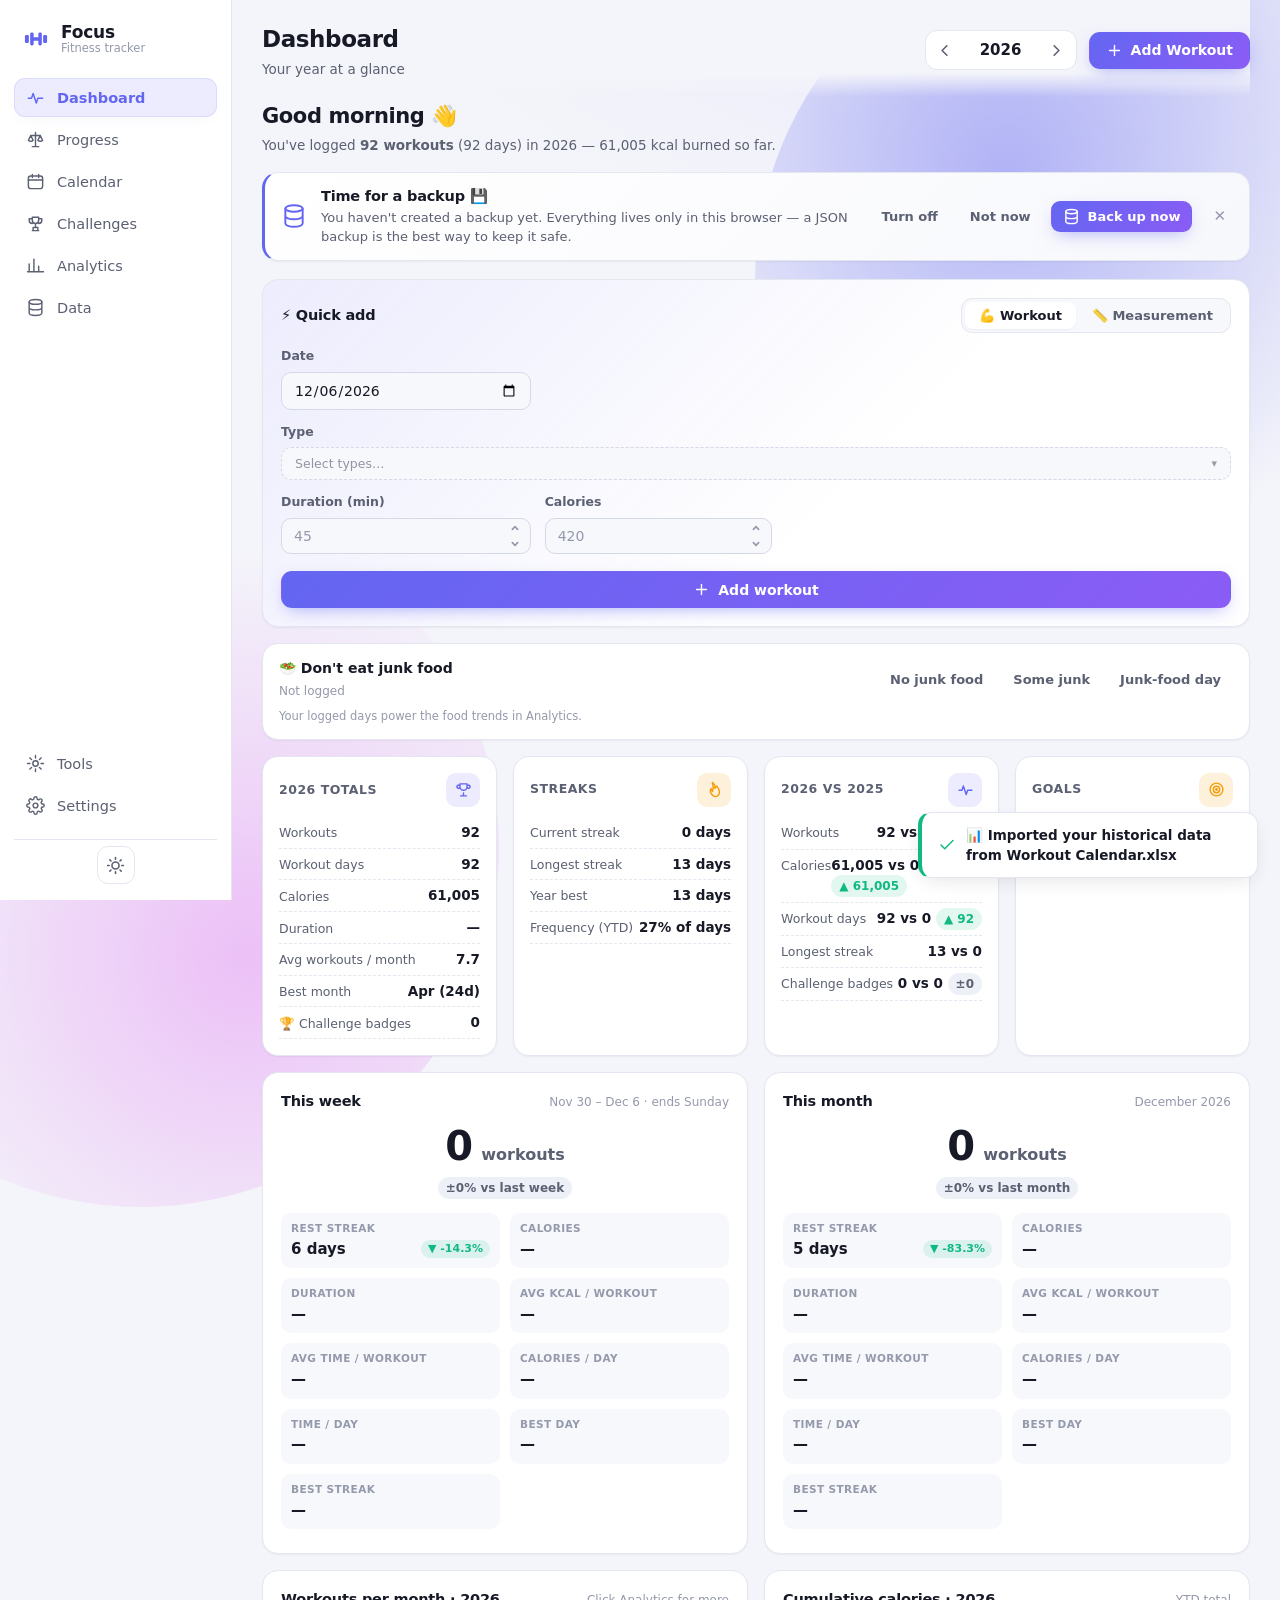
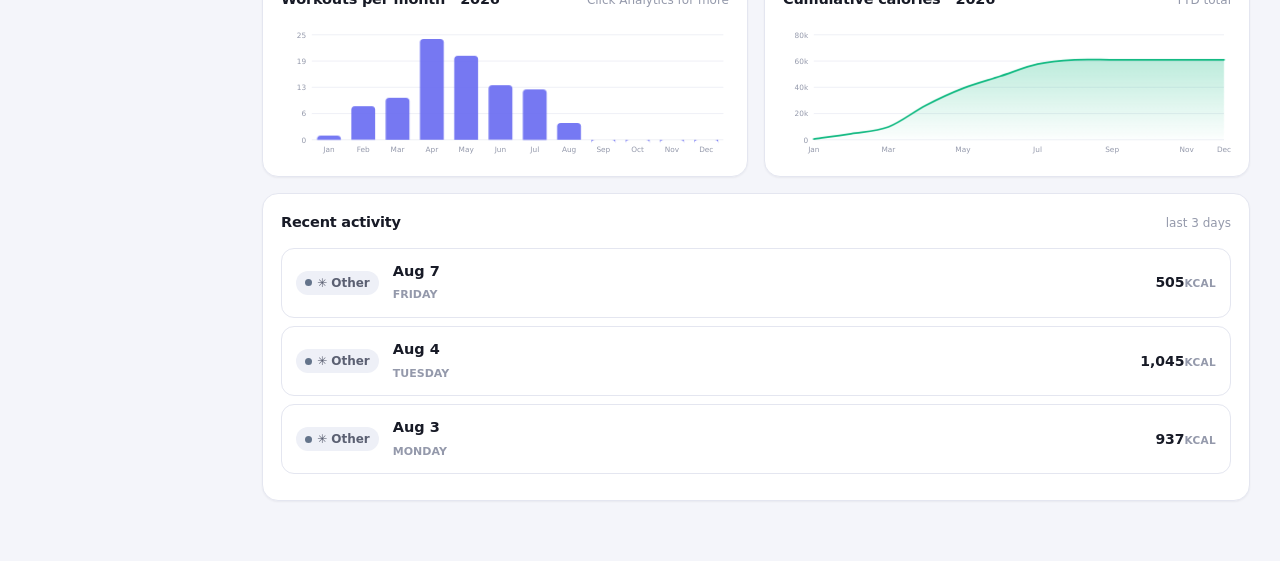
==== Focus-Workout-Tracker.html @ 5c85efa8 "feat(progress): widen recent-weighted trend window from 2 to 3 months" ====
<!DOCTYPE html>
<html lang="en">
<head>
<meta charset="UTF-8">
<meta name="viewport" content="width=device-width, initial-scale=1.0">
<title>Focus-Workout-Tracker</title>
<meta name="description" content="Private, offline workout and fitness tracker. Your data never leaves this device.">
<link rel="icon" href="app/shortcut-icon.ico">
<link rel="stylesheet" href="app/css/app.css?v=12">
</head>
<body data-theme="dark">
<div class="app">

  <!-- ============ SIDEBAR ============ -->
  <aside class="sidebar" id="sidebar">
    <div class="brand">
      <span class="brand-logo" aria-hidden="true">
        <svg viewBox="0 0 24 24" width="28" height="28"><rect x="2.5" y="8.5" width="3.4" height="7" rx="1.2" fill="currentColor"/><rect x="18.1" y="8.5" width="3.4" height="7" rx="1.2" fill="currentColor"/><rect x="7" y="6.5" width="3" height="11" rx="1.2" fill="currentColor"/><rect x="14" y="6.5" width="3" height="11" rx="1.2" fill="currentColor"/><rect x="8.5" y="10.6" width="7" height="2.8" rx="1.4" fill="currentColor"/></svg>
      </span>
      <div class="brand-text">
        <strong>Focus</strong>
        <span>Fitness tracker</span>
      </div>
    </div>

    <nav class="nav" aria-label="Main navigation">
      <button class="nav-item is-active" data-view="dashboard">
        <svg viewBox="0 0 24 24" aria-hidden="true"><path d="M3 13h4l2-6 4 12 2-6h6"/></svg>
        <span>Dashboard</span>
      </button>
      <button class="nav-item" data-view="progress">
        <svg viewBox="0 0 24 24" aria-hidden="true"><path d="M12 3v18M8 21h8M6 7h12M6 7l-3 6a4 4 0 0 0 6 0L6 7zM18 7l-3 6a4 4 0 0 0 6 0l-3-6z"/></svg>
        <span>Progress</span>
      </button>
      <button class="nav-item" data-view="calendar">
        <svg viewBox="0 0 24 24" aria-hidden="true"><rect x="3" y="5" width="18" height="16" rx="3"/><path d="M3 10h18M8 3v4M16 3v4"/></svg>
        <span>Calendar</span>
      </button>
      <button class="nav-item" data-view="challenges">
        <svg viewBox="0 0 24 24" aria-hidden="true"><path d="M8 4h8v4a4 4 0 0 1-8 0V4zM8 6H4v2a4 4 0 0 0 4 4M16 6h4v2a4 4 0 0 1-4 4M12 12v5M8 21h8M9 17h6v4H9z"/></svg>
        <span>Challenges</span>
      </button>
      <button class="nav-item" data-view="analytics">
        <svg viewBox="0 0 24 24" aria-hidden="true"><path d="M4 20V10M10 20V4M16 20v-7M22 20H2"/></svg>
        <span>Analytics</span>
      </button>
      <button class="nav-item" data-view="data">
        <svg viewBox="0 0 24 24" aria-hidden="true"><ellipse cx="12" cy="5" rx="8" ry="3"/><path d="M4 5v14c0 1.66 3.58 3 8 3s8-1.34 8-3V5M4 12c0 1.66 3.58 3 8 3s8-1.34 8-3"/></svg>
        <span>Data</span>
      </button>
      <div class="nav-spacer"></div>
      <button class="nav-item" data-view="tools">
        <svg viewBox="0 0 24 24" aria-hidden="true"><circle cx="12" cy="12" r="3.4"/><path d="M12 2v3M12 19v3M4.9 4.9l2.1 2.1M17 17l2.1 2.1M2 12h3M19 12h3M4.9 19.1L7 17M17 7l2.1-2.1"/></svg>
        <span>Tools</span>
      </button>
      <button class="nav-item" data-view="settings">
        <svg viewBox="0 0 24 24" aria-hidden="true"><circle cx="12" cy="12" r="3"/><path d="M19.4 15a1.65 1.65 0 0 0 .33 1.82l.06.06a2 2 0 1 1-2.83 2.83l-.06-.06a1.65 1.65 0 0 0-1.82-.33 1.65 1.65 0 0 0-1 1.51V21a2 2 0 1 1-4 0v-.09A1.65 1.65 0 0 0 9 19.4a1.65 1.65 0 0 0-1.82.33l-.06.06a2 2 0 1 1-2.83-2.83l.06-.06a1.65 1.65 0 0 0 .33-1.82 1.65 1.65 0 0 0-1.51-1H3a2 2 0 1 1 0-4h.09A1.65 1.65 0 0 0 4.6 9a1.65 1.65 0 0 0-.33-1.82l-.06-.06a2 2 0 1 1 2.83-2.83l.06.06a1.65 1.65 0 0 0 1.82.33H9a1.65 1.65 0 0 0 1-1.51V3a2 2 0 1 1 4 0v.09a1.65 1.65 0 0 0 1 1.51 1.65 1.65 0 0 0 1.82-.33l.06-.06a2 2 0 1 1 2.83 2.83l-.06.06a1.65 1.65 0 0 0-.33 1.82V9a1.65 1.65 0 0 0 1.51 1H21a2 2 0 1 1 0 4h-.09a1.65 1.65 0 0 0-1.51 1z"/></svg>
        <span>Settings</span>
      </button>
    </nav>

    <div class="sidebar-foot">
      <button class="icon-btn" id="themeToggle" title="Toggle dark / light mode" aria-label="Toggle dark / light mode">
        <svg class="icon-moon" viewBox="0 0 24 24" aria-hidden="true"><path d="M21 12.8A9 9 0 1 1 11.2 3a7 7 0 0 0 9.8 9.8z"/></svg>
        <svg class="icon-sun" viewBox="0 0 24 24" aria-hidden="true"><circle cx="12" cy="12" r="4.5"/><path d="M12 2v2M12 20v2M4.9 4.9l1.4 1.4M17.7 17.7l1.4 1.4M2 12h2M20 12h2M4.9 19.1l1.4-1.4M17.7 6.3l1.4-1.4"/></svg>
      </button>
    </div>
  </aside>

  <!-- ============ MAIN ============ -->
  <main class="main">
    <header class="topbar">
      <div class="topbar-left">
        <h1 class="page-title" id="pageTitle">Dashboard</h1>
        <p class="page-subtitle" id="pageSubtitle">Your year at a glance</p>
      </div>
      <div class="topbar-right" id="topbarRight">
        <div class="year-picker" role="group" aria-label="Select year">
          <button class="icon-btn" id="yearPrev" title="Previous year" aria-label="Previous year">
            <svg viewBox="0 0 24 24" aria-hidden="true"><path d="M15 18l-6-6 6-6"/></svg>
          </button>
          <select id="yearSelect" class="year-select" aria-label="Select year"></select>
          <button class="icon-btn" id="yearNext" title="Next year" aria-label="Next year">
            <svg viewBox="0 0 24 24" aria-hidden="true"><path d="M9 6l6 6-6 6"/></svg>
          </button>
        </div>
        <button class="btn btn-primary" id="quickAddBtn">
          <svg viewBox="0 0 24 24" aria-hidden="true"><path d="M12 5v14M5 12h14"/></svg>
          <span>Add Workout</span>
        </button>
      </div>
    </header>

    <!-- Dashboard -->
    <section class="view" id="view-dashboard" hidden>
      <div class="dash-greeting" id="dashGreeting"></div>
      <div id="backupBanner"></div>
      <div id="dashGrid"></div>
    </section>

    <!-- Calendar -->
    <section class="view" id="view-calendar" hidden>
      <div class="cal-toolbar">
        <div class="seg" id="calModeSeg" role="group" aria-label="Calendar mode">
          <button class="seg-btn is-active" data-cal-mode="year">Year</button>
          <button class="seg-btn" data-cal-mode="month">Month</button>
        </div>
        <div class="legend" id="calLegend"></div>
      </div>
      <div id="calendarBody"></div>
    </section>

    <!-- Challenges -->
    <section class="view" id="view-challenges" hidden><div id="challengesBody"></div></section>

    <!-- Tools -->
    <section class="view" id="view-tools" hidden>
      <div id="toolsBody"></div>
    </section>

    <!-- Progress -->
    <section class="view" id="view-progress" hidden>
      <div class="progress-head" id="progressHead"></div>
      <div class="grid-2 progress-grid">
        <div class="progress-left">
          <div id="progressChartCard"></div>
          <div id="progressCompCard"></div>
        </div>
        <div id="progressStatsCard"></div>
      </div>
      <div id="progressTable"></div>
    </section>

    <!-- Analytics -->
    <section class="view" id="view-analytics" hidden>
      <div class="analytics-compare" id="analyticsCompare"></div>
      <div id="analyticsCharts"></div>
    </section>

    <!-- Data -->
    <section class="view" id="view-data" hidden>
      <div id="dataBody"></div>
    </section>

    <!-- Settings -->
    <section class="view" id="view-settings" hidden>
      <div id="settingsBody"></div>
    </section>
  </main>
</div>

<!-- ============ MODALS & TOASTS ============ -->
<div class="modal-backdrop" id="modalBackdrop" hidden>
  <div class="modal" id="modal" role="dialog" aria-modal="true" aria-labelledby="modalTitle"></div>
</div>
<div class="toast-region" id="toastRegion" aria-live="polite"></div>
<div class="tooltip" id="chartTooltip" hidden></div>  <script src="app/lib/xlsx.full.min.js"></script>
  <script src="app/lib/jspdf.umd.min.js"></script>
  <script src="app/lib/fonts/fonts.js"></script>
  <script src="app/js/version.js?v=2"></script>
  <script src="app/js/seed-data.js"></script>
  <script src="app/js/store.js?v=12"></script>
  <script src="app/js/stats.js?v=11"></script>
  <script src="app/js/progressEngine.js?v=3"></script>
  <script src="app/js/charts.js?v=12"></script>
  <script src="app/js/excel.js"></script>
  <script src="app/js/pdf.js"></script>
  <script src="app/js/ui.js?v=17"></script>
  <script src="app/js/app.js?v=14"></script>
</body>
</html>
---- app/css/app.css ----
/* =========================================================================
   Focus — design system
   ========================================================================= */

/* ---------- Theme tokens ---------- */
:root {
  --bg: #f4f5fa;
  --bg-grad: radial-gradient(1200px 600px at 85% -10%, rgba(99, 102, 241, .10), transparent 60%),
             radial-gradient(900px 500px at -10% 110%, rgba(217, 70, 239, .08), transparent 55%);
  --surface: #ffffff;
  --surface-2: #f7f8fc;
  --surface-3: #eef0f7;
  --text: #171a26;
  --text-dim: #5b6072;
  --text-faint: #9499ab;
  --border: #e4e6f0;
  --border-strong: #d5d8e6;
  --accent: #6366f1;
  --accent-2: #8b5cf6;
  --accent-soft: rgba(99, 102, 241, .12);
  --success: #10b981;
  --success-soft: rgba(16, 185, 129, .12);
  --danger: #ef4444;
  --danger-soft: rgba(239, 68, 68, .12);
  --warn: #f59e0b;
  --warn-soft: rgba(245, 158, 11, .14);
  --info-soft: rgba(14, 165, 233, .12);
  --info: #0ea5e9;
  --shadow-sm: 0 1px 2px rgba(23, 26, 38, .05);
  --shadow-md: 0 6px 20px -6px rgba(23, 26, 38, .14);
  --shadow-lg: 0 24px 60px -12px rgba(23, 26, 38, .25);
  --radius: 16px;
  --radius-sm: 10px;
  --radius-xs: 7px;
  --font: "Segoe UI", system-ui, -apple-system, "Helvetica Neue", Arial, sans-serif;
  --mono: "Cascadia Mono", Consolas, "SF Mono", Menlo, monospace;
  /* Ambient background glows (indigo + fuchsia, mirroring the bg gradient). */
  --glow-a: rgba(99, 102, 241, .45);
  --glow-b: rgba(217, 70, 239, .30);
  --heat-0: transparent;
  --heat-1: rgba(99, 102, 241, .16);
  --heat-2: rgba(99, 102, 241, .38);
  --heat-3: rgba(99, 102, 241, .62);
  --heat-4: rgba(99, 102, 241, .88);
  --chart-grid: #e8eaf3;
  --tooltip-bg: #171a26;
  --tooltip-text: #fff;
}

html[data-theme="dark"] {
  --bg: #0e1017;
  --bg-grad: radial-gradient(1200px 600px at 85% -10%, rgba(99, 102, 241, .13), transparent 60%),
             radial-gradient(900px 500px at -10% 110%, rgba(217, 70, 239, .06), transparent 55%);
  --surface: #171a24;
  --surface-2: #1d2130;
  --surface-3: #262b3d;
  --text: #e8eaf2;
  --text-dim: #a2a8bd;
  --text-faint: #6b7188;
  --border: #262b3d;
  --border-strong: #333a52;
  --accent: #818cf8;
  --accent-2: #a78bfa;
  --accent-soft: rgba(129, 140, 248, .14);
  --success: #34d399;
  --success-soft: rgba(52, 211, 153, .13);
  --danger: #f87171;
  --danger-soft: rgba(248, 113, 113, .13);
  --warn: #fbbf24;
  --warn-soft: rgba(251, 191, 36, .13);
  --info-soft: rgba(56, 189, 248, .14);
  --info: #38bdf8;
  --shadow-sm: 0 1px 2px rgba(0, 0, 0, .3);
  --shadow-md: 0 8px 24px -8px rgba(0, 0, 0, .5);
  --shadow-lg: 0 24px 60px -12px rgba(0, 0, 0, .65);
  --heat-1: rgba(129, 140, 248, .18);
  --heat-2: rgba(129, 140, 248, .4);
  --heat-3: rgba(129, 140, 248, .65);
  --heat-4: rgba(129, 140, 248, .92);
  --chart-grid: #23283a;
  --tooltip-bg: #f1f2f8;
  --tooltip-text: #171a26;
  /* Ambient background glows — dimmer in dark mode so they stay behind the UI. */
  --glow-a: rgba(129, 140, 248, .34);
  --glow-b: rgba(217, 70, 239, .22);
}

/* ---------- Accent colors (picked in Settings > Appearance) ---------- */
html[data-accent="violet"] { --accent: #6366f1; --accent-2: #8b5cf6; --accent-soft: rgba(99, 102, 241, .12); --heat-1: rgba(99, 102, 241, .16); --heat-2: rgba(99, 102, 241, .38); --heat-3: rgba(99, 102, 241, .62); --heat-4: rgba(99, 102, 241, .88); }
html[data-accent="violet"][data-theme="dark"] { --accent: #818cf8; --accent-2: #a78bfa; --accent-soft: rgba(129, 140, 248, .14); --heat-1: rgba(129, 140, 248, .18); --heat-2: rgba(129, 140, 248, .4); --heat-3: rgba(129, 140, 248, .65); --heat-4: rgba(129, 140, 248, .92); }
html[data-accent="orange"] { --accent: #f97316; --accent-2: #f59e0b; --accent-soft: rgba(249, 115, 22, .12); --heat-1: rgba(249, 115, 22, .16); --heat-2: rgba(249, 115, 22, .38); --heat-3: rgba(249, 115, 22, .62); --heat-4: rgba(249, 115, 22, .88); }
html[data-accent="orange"][data-theme="dark"] { --accent: #fb923c; --accent-2: #fbbf24; --accent-soft: rgba(251, 146, 60, .14); --heat-1: rgba(251, 146, 60, .18); --heat-2: rgba(251, 146, 60, .4); --heat-3: rgba(251, 146, 60, .65); --heat-4: rgba(251, 146, 60, .92); }
html[data-accent="green"] { --accent: #16a34a; --accent-2: #22c55e; --accent-soft: rgba(22, 163, 74, .12); --heat-1: rgba(22, 163, 74, .16); --heat-2: rgba(22, 163, 74, .38); --heat-3: rgba(22, 163, 74, .62); --heat-4: rgba(22, 163, 74, .88); }
html[data-accent="green"][data-theme="dark"] { --accent: #4ade80; --accent-2: #86efac; --accent-soft: rgba(74, 222, 128, .13); --heat-1: rgba(74, 222, 128, .18); --heat-2: rgba(74, 222, 128, .4); --heat-3: rgba(74, 222, 128, .65); --heat-4: rgba(74, 222, 128, .92); }
html[data-accent="red"] { --accent: #ef4444; --accent-2: #f43f5e; --accent-soft: rgba(239, 68, 68, .12); --heat-1: rgba(239, 68, 68, .16); --heat-2: rgba(239, 68, 68, .38); --heat-3: rgba(239, 68, 68, .62); --heat-4: rgba(239, 68, 68, .88); }
html[data-accent="red"][data-theme="dark"] { --accent: #f87171; --accent-2: #fb7185; --accent-soft: rgba(248, 113, 113, .13); --heat-1: rgba(248, 113, 113, .18); --heat-2: rgba(248, 113, 113, .4); --heat-3: rgba(248, 113, 113, .65); --heat-4: rgba(248, 113, 113, .92); }
html[data-accent="blue"] { --accent: #0ea5e9; --accent-2: #06b6d4; --accent-soft: rgba(14, 165, 233, .12); --heat-1: rgba(14, 165, 233, .16); --heat-2: rgba(14, 165, 233, .38); --heat-3: rgba(14, 165, 233, .62); --heat-4: rgba(14, 165, 233, .88); }
html[data-accent="blue"][data-theme="dark"] { --accent: #38bdf8; --accent-2: #22d3ee; --accent-soft: rgba(56, 189, 248, .14); --heat-1: rgba(56, 189, 248, .18); --heat-2: rgba(56, 189, 248, .4); --heat-3: rgba(56, 189, 248, .65); --heat-4: rgba(56, 189, 248, .92); }

/* ---------- Base ---------- */
* { box-sizing: border-box; }
html, body { height: 100%; }
body {
  margin: 0;
  font-family: var(--font);
  font-size: 15px;
  line-height: 1.5;
  color: var(--text);
  background: var(--bg);
  background-image: var(--bg-grad);
  background-attachment: fixed;
  -webkit-font-smoothing: antialiased;
  transition: background-color .3s ease, color .3s ease;
}

/* Ambient background illumination — two slow-drifting glows behind the app. */
body::before, body::after {
  content: "";
  position: fixed;
  z-index: -1;
  width: 56vmax;
  height: 56vmax;
  border-radius: 50%;
  pointer-events: none;
  opacity: 0;
  transition: opacity 1.6s ease;
}
body::before {
  /* Keep the bright core fully inside the viewport so the orb never looks
     sliced by the top edge; only the gradient's transparent tail crosses it. */
  top: -6vmax;
  right: -15vmax;
  background: radial-gradient(circle at 35% 35%, var(--glow-a), transparent 62%);
}
body::after {
  bottom: -24vmax;
  left: -17vmax;
  background: radial-gradient(circle at 65% 65%, var(--glow-b), transparent 62%);
}
html:not(.no-anim) body::before { opacity: 1; animation: orbDriftA 36s ease-in-out infinite alternate; }
html:not(.no-anim) body::after { opacity: 1; animation: orbDriftB 44s ease-in-out infinite alternate; }
@keyframes orbDriftA {
  from { transform: translate3d(0, 0, 0) scale(1); }
  to { transform: translate3d(-4vmax, 3vmax, 0) scale(1.12); }
}
@keyframes orbDriftB {
  from { transform: translate3d(0, 0, 0) scale(1); }
  to { transform: translate3d(4vmax, -3vmax, 0) scale(1.1); }
}

[hidden] { display: none !important; }
button { font-family: inherit; cursor: pointer; }
input, select, textarea { font-family: inherit; }
svg { display: block; }
:focus-visible { outline: 2px solid var(--accent); outline-offset: 2px; border-radius: 4px; }

/* ---------- Layout ---------- */
.app { display: flex; min-height: 100vh; }

.sidebar {
  width: 232px;
  flex: 0 0 232px;
  display: flex;
  flex-direction: column;
  gap: 8px;
  padding: 20px 14px 16px;
  background: var(--surface);
  border-right: 1px solid var(--border);
  position: sticky;
  top: 0;
  height: 100vh;
  z-index: 20;
}
.brand { display: flex; align-items: center; gap: 11px; padding: 2px 8px 14px; }
.brand-logo { color: var(--accent); display: flex; }
.brand-text { display: flex; flex-direction: column; line-height: 1.2; }
.brand-text strong { font-size: 17px; letter-spacing: -.2px; }
.brand-text span { font-size: 11.5px; color: var(--text-faint); }

.nav { display: flex; flex-direction: column; gap: 3px; flex: 1; }
.nav-item {
  display: flex; align-items: center; gap: 12px;
  width: 100%; padding: 10px 12px;
  border: 0; border-radius: 11px;
  background: transparent; color: var(--text-dim);
  font-size: 14.5px; font-weight: 500;
  text-align: left; transition: background .15s, color .15s;
}
.nav-item svg { width: 19px; height: 19px; fill: none; stroke: currentColor; stroke-width: 1.8; stroke-linecap: round; stroke-linejoin: round; }
.nav-item:hover { background: var(--surface-2); color: var(--text); }
.nav-item.is-active {
  background: var(--accent-soft); color: var(--accent); font-weight: 600;
  box-shadow: inset 0 0 0 1px var(--accent-soft), 0 4px 16px -8px var(--accent-soft);
}

.sidebar-foot { display: flex; align-items: center; justify-content: center; gap: 8px; padding: 6px 8px 0; border-top: 1px solid var(--border); margin-top: 6px; }

.main { flex: 1; min-width: 0; padding: 0 30px 60px; max-width: 1480px; margin: 0 auto; }

.topbar {
  display: flex; align-items: center; justify-content: space-between; gap: 16px;
  padding: 22px 0 18px; position: sticky; top: 0; z-index: 15;
  background: linear-gradient(var(--bg) 75%, transparent);
}
.topbar-left { min-width: 0; }
.page-title { margin: 0; font-size: 23px; font-weight: 700; letter-spacing: -.4px; }
.page-subtitle { margin: 2px 0 0; font-size: 13.5px; color: var(--text-dim); }
.topbar-right { display: flex; align-items: center; gap: 12px; }

/* ---------- Buttons ---------- */
.btn {
  display: inline-flex; align-items: center; justify-content: center; gap: 8px;
  padding: 9px 16px; border-radius: 11px; border: 1px solid var(--border-strong);
  background: var(--surface); color: var(--text);
  font-size: 14px; font-weight: 600;
  transition: transform .1s, box-shadow .15s, background .15s, border-color .15s;
}
.btn svg { width: 17px; height: 17px; fill: none; stroke: currentColor; stroke-width: 2; stroke-linecap: round; stroke-linejoin: round; }
.btn:hover { background: var(--surface-2); border-color: var(--accent); }
.btn:active { transform: translateY(1px); }
.btn-primary { background: linear-gradient(135deg, var(--accent), var(--accent-2)); border-color: transparent; color: #fff; box-shadow: 0 6px 18px -6px rgba(99, 102, 241, .55); }
.btn-primary:hover { filter: brightness(1.07); background: linear-gradient(135deg, var(--accent), var(--accent-2)); }
.btn-danger { background: var(--danger-soft); border-color: transparent; color: var(--danger); }
.btn-danger:hover { background: var(--danger); color: #fff; }
.btn-ghost { border-color: transparent; background: transparent; color: var(--text-dim); }
.btn-ghost:hover { background: var(--surface-2); color: var(--text); }
.btn-sm { padding: 6px 11px; font-size: 13px; border-radius: 9px; }
.btn:disabled { opacity: .55; cursor: not-allowed; }

.icon-btn {
  display: inline-flex; align-items: center; justify-content: center;
  width: 38px; height: 38px; border-radius: 11px;
  border: 1px solid var(--border); background: var(--surface); color: var(--text-dim);
  transition: background .15s, color .15s, border-color .15s;
}
.icon-btn:hover { background: var(--surface-2); color: var(--text); border-color: var(--border-strong); }
.icon-btn svg { width: 19px; height: 19px; fill: none; stroke: currentColor; stroke-width: 2; stroke-linecap: round; stroke-linejoin: round; }
#themeToggle .icon-sun { display: none; }
html[data-theme="light"] #themeToggle .icon-sun { display: block; }
html[data-theme="light"] #themeToggle .icon-moon { display: none; }

/* ---------- Year picker ---------- */
.year-picker { display: flex; align-items: center; gap: 4px; background: var(--surface); border: 1px solid var(--border); border-radius: 12px; padding: 3px; }
.year-picker .icon-btn { border: 0; width: 32px; height: 32px; }
.year-select {
  appearance: none; -webkit-appearance: none;
  border: 0; background: transparent; color: var(--text);
  font-size: 15px; font-weight: 700; text-align: center; width: 72px; padding: 4px 2px;
  cursor: pointer; border-radius: 8px;
}
.year-select:hover { background: var(--surface-2); }
.year-select option { background: var(--surface); color: var(--text); }

/* ---------- Views & grid ---------- */
.view { animation: fadeUp .3s ease; padding-top: 4px; }
@keyframes fadeUp { from { opacity: 0; transform: translateY(8px); } to { opacity: 1; transform: none; } }
@keyframes fadeIn { from { opacity: 0; } to { opacity: 1; } }

.grid { display: grid; grid-template-columns: repeat(auto-fill, minmax(215px, 1fr)); gap: 14px; }
.grid-2 { display: grid; grid-template-columns: 1fr 1fr; gap: 16px; align-items: start; }
.grid-3 { display: grid; grid-template-columns: repeat(3, 1fr); gap: 16px; }

.card {
  background: var(--surface); border: 1px solid var(--border);
  border-radius: var(--radius); box-shadow: var(--shadow-sm);
  padding: 18px;
}
.card-title { display: flex; align-items: center; justify-content: space-between; gap: 10px; margin-bottom: 14px; }
.card-title h3 { margin: 0; font-size: 14.5px; font-weight: 700; letter-spacing: -.2px; }
.card-title .sub { font-size: 12px; color: var(--text-faint); font-weight: 500; }
.chart-wrap { width: 100%; }
.chart-wrap svg { width: 100%; height: auto; display: block; }
.chart-empty { display: flex; flex-direction: column; align-items: center; gap: 6px; padding: 34px 10px; color: var(--text-faint); text-align: center; font-size: 13.5px; }

/* Stat cards */
.stat { position: relative; overflow: hidden; }
.stat .stat-top { display: flex; align-items: center; justify-content: space-between; margin-bottom: 10px; }
.stat-label { font-size: 12.5px; font-weight: 600; color: var(--text-dim); text-transform: uppercase; letter-spacing: .5px; }
.stat-icon { width: 34px; height: 34px; border-radius: 10px; display: flex; align-items: center; justify-content: center; background: var(--accent-soft); color: var(--accent); }
.stat-icon svg { width: 17px; height: 17px; fill: none; stroke: currentColor; stroke-width: 2; stroke-linecap: round; stroke-linejoin: round; }
.stat-icon.green { background: var(--success-soft); color: var(--success); }
.stat-icon.amber { background: var(--warn-soft); color: var(--warn); }
.stat-icon.red { background: var(--danger-soft); color: var(--danger); }
.stat-value { font-size: 27px; font-weight: 750; letter-spacing: -.6px; line-height: 1.1; font-variant-numeric: tabular-nums; }
.stat-value small { font-size: 14px; font-weight: 600; color: var(--text-faint); }
.stat-foot { margin-top: 8px; font-size: 12px; color: var(--text-faint); display: flex; align-items: center; gap: 5px; }
.stat-foot .up { color: var(--success); font-weight: 700; }
.stat-foot .down { color: var(--danger); font-weight: 700; }

/* Delta pill */
.delta { display: inline-flex; align-items: center; gap: 3px; font-size: 12px; font-weight: 700; padding: 2px 8px; border-radius: 99px; }
.delta.up { background: var(--success-soft); color: var(--success); }
.delta.down { background: var(--danger-soft); color: var(--danger); }
.delta.flat { background: var(--surface-3); color: var(--text-dim); }

/* ---------- Forms ---------- */
.field { display: flex; flex-direction: column; gap: 6px; margin-bottom: 13px; }
.field label { font-size: 12.5px; font-weight: 600; color: var(--text-dim); }
.input, .select, .textarea {
  width: 100%; padding: 9px 12px;
  border: 1px solid var(--border-strong); border-radius: 10px;
  background: var(--surface-2); color: var(--text); font-size: 14px;
  transition: border-color .15s, box-shadow .15s;
}
.input:focus, .select:focus, .textarea:focus { outline: none; border-color: var(--accent); box-shadow: 0 0 0 3px var(--accent-soft); }
.input::placeholder, .textarea::placeholder { color: var(--text-faint); }
.input-row { display: grid; grid-template-columns: 1fr 1fr; gap: 12px; }
.select { cursor: pointer; }
.form-grid { display: grid; grid-template-columns: 1fr 1fr; gap: 0 14px; }
.form-error { color: var(--danger); font-size: 12.5px; margin: -4px 0 10px; font-weight: 600; }

/* ---------- Number steppers ---------- */
/* The native browser spinner is hidden; app-styled − / + buttons (injected by
   JS in ui.js) replace it. The buttons are real elements, so clicks work in
   every browser — unlike restyling the WebKit pseudo-element, which stops
   responding to clicks in current Chrome. */
.input[type="number"] { padding-right: 36px; }
.input[type="number"]::-webkit-inner-spin-button,
.input[type="number"]::-webkit-outer-spin-button { -webkit-appearance: none; margin: 0; }
.input[type="number"] { -moz-appearance: textfield; }
.stepper { position: relative; display: block; min-width: 0; }
.stepper .input { width: 100%; }
.input-with-unit .stepper { flex: 1; min-width: 0; }
.stepper-btn {
  position: absolute; right: 3px; width: 26px;
  display: flex; align-items: center; justify-content: center;
  border: 0; background: transparent; color: var(--text-faint);
  cursor: pointer; padding: 0; z-index: 1;
  transition: background .15s, color .15s;
}
.stepper-btn.up { top: 3px; bottom: calc(50% + 1px); border-radius: 8px 8px 3px 3px; }
.stepper-btn.down { top: calc(50% + 1px); bottom: 3px; border-radius: 3px 3px 8px 8px; }
.stepper-btn:hover { background: var(--surface-3); color: var(--text); }
.stepper-btn:active { background: var(--border); }
.stepper-btn svg { width: 12px; height: 12px; display: block; fill: none; stroke: currentColor; stroke-width: 2.2; stroke-linecap: round; stroke-linejoin: round; }

/* ---------- Chips / seg ---------- */
.seg { display: inline-flex; background: var(--surface-2); border: 1px solid var(--border); border-radius: 11px; padding: 3px; gap: 2px; }
.seg-btn { border: 0; background: transparent; color: var(--text-dim); font-size: 13px; font-weight: 600; padding: 6px 14px; border-radius: 8px; transition: background .15s, color .15s; }
.seg-btn.is-active { background: var(--surface); color: var(--text); box-shadow: var(--shadow-sm); }
/* Measurement section bar inside the add-measurement modal. */
.seg-measure { display: flex; margin: 2px 0 14px; }
.seg-measure .seg-btn { flex: 1; text-align: center; }
.mtab[hidden] { display: none; }
.chip {
  display: inline-flex; align-items: center; gap: 7px;
  padding: 6px 13px; border-radius: 99px; border: 1px solid var(--border);
  background: var(--surface); color: var(--text-dim); font-size: 13px; font-weight: 600;
  transition: all .15s;
}
.chip:hover { border-color: var(--accent); color: var(--text); }
.chip.is-active { background: var(--accent-soft); border-color: transparent; color: var(--accent); }
.chip-row { display: flex; flex-wrap: wrap; gap: 8px; }

/* ---------- Workout type multi-select ---------- */
.type-picker-wrap { width: 100%; }
.type-picker-toggle {
  display: flex; align-items: center; gap: 8px; width: 100%;
  padding: 8px 13px; border-radius: var(--radius-sm); border: 1px dashed var(--border-strong);
  background: var(--surface-2); color: var(--text-dim); font-size: 12.5px; font-weight: 600;
  cursor: pointer; transition: border-color .15s, color .15s, background .15s;
}
.type-picker-toggle:hover { border-color: var(--accent); color: var(--text); background: var(--surface); }
.type-picker-toggle .tpt-value { flex: 1; display: flex; flex-wrap: wrap; gap: 5px; align-items: center; min-width: 0; text-align: left; }
.type-picker-toggle .tpt-placeholder { opacity: .65; font-weight: 500; }
.type-picker-toggle .tpt-chev { font-size: 11px; opacity: .6; transition: transform .18s; }
.type-picker-toggle.is-open .tpt-chev { transform: rotate(180deg); }
.tpt-badge {
  display: inline-flex; align-items: center; gap: 4px;
  font-size: 11.5px; font-weight: 600; padding: 2px 9px; border-radius: 99px; white-space: nowrap;
  background: color-mix(in srgb, var(--tc, var(--accent)) 14%, transparent);
  border: 1px solid color-mix(in srgb, var(--tc, var(--accent)) 28%, transparent);
  color: var(--text);
}
.type-picker-body { margin-top: 8px; }
.type-picker-body[hidden] { display: none; }
html:not(.no-anim) .type-picker-body:not([hidden]) { animation: picker-in .18s ease; }
@keyframes picker-in { from { opacity: 0; transform: translateY(-4px); } to { opacity: 1; transform: none; } }
.type-picker { display: flex; flex-wrap: wrap; gap: 7px; }
.type-chip {
  display: inline-flex; align-items: center; gap: 6px;
  padding: 6px 13px; border-radius: 99px; border: 1px solid var(--border);
  background: var(--surface-2); color: var(--text-dim); font-size: 12.5px; font-weight: 600;
  cursor: pointer; transition: all .15s;
}
.type-chip:hover { border-color: var(--tc, var(--accent)); color: var(--text); transform: translateY(-1px); }
.type-chip .tcdot { width: 7px; height: 7px; border-radius: 50%; background: var(--tc, var(--accent)); opacity: .45; transition: opacity .15s; }
.type-chip.is-on { background: color-mix(in srgb, var(--tc, var(--accent)) 16%, transparent); border-color: var(--tc, var(--accent)); color: var(--text); }
.type-chip.is-on .tcdot { opacity: 1; }
/* ✕ only appears on unselected custom chips — it manages the picker list, so
   it must never look like it can remove a type from the workout being edited. */
.type-chip.is-on .type-chip-x { display: none; }
.type-chip-x {
  display: inline-flex; align-items: center; justify-content: center;
  width: 15px; height: 15px; margin-left: 4px; border-radius: 50%;
  background: var(--surface-3); color: var(--text-faint); font-size: 10px; line-height: 1;
  cursor: pointer; transition: background .15s, color .15s;
}
.type-chip-x:hover { background: var(--danger); color: #fff; }
.type-custom-row { display: flex; gap: 8px; margin-top: 9px; }
.type-custom-row .input { flex: 1; }
.type-badges { display: inline-flex; gap: 5px; flex-wrap: wrap; align-items: center; }

/* ---------- Badges ---------- */
.badge { display: inline-flex; align-items: center; gap: 5px; font-size: 12px; font-weight: 700; padding: 3px 9px; border-radius: 99px; white-space: nowrap; }
.type-badge { background: var(--surface-3); color: var(--text-dim); }
.type-badge .dot { width: 7px; height: 7px; border-radius: 50%; background: currentColor; }
.streak-badge { background: var(--warn-soft); color: var(--warn); }

/* ---------- Quick add ---------- */
.quick-add { background: linear-gradient(135deg, var(--accent-soft), transparent 60%), var(--surface); }
.quick-add .form-grid { grid-template-columns: 1.1fr 1fr 1fr .9fr; }
.quick-actions { display: flex; gap: 10px; margin-top: 4px; }
.quick-actions .btn { flex: 1; }

/* ---------- Calendar ---------- */
.cal-toolbar { display: flex; align-items: center; justify-content: space-between; gap: 14px; margin-bottom: 18px; flex-wrap: wrap; }
.legend { display: flex; align-items: center; gap: 5px; font-size: 11.5px; color: var(--text-faint); flex-wrap: wrap; }
.legend .lvl { width: 12px; height: 12px; border-radius: 4px; }
.lvl-1 { background: var(--heat-1); }
.lvl-2 { background: var(--heat-2); }
.lvl-3 { background: var(--heat-3); }
.lvl-4 { background: var(--heat-4); }
.lvl-0 { background: var(--surface-3); border: 1px dashed var(--border); }

.month-grid {
  display: grid; grid-template-columns: repeat(auto-fill, minmax(200px, 1fr)); gap: 14px;
}
.month-card { display: flex; flex-direction: column; cursor: pointer; transition: transform .15s, border-color .15s, box-shadow .15s; }
.month-card:hover { transform: translateY(-2px); border-color: var(--accent); box-shadow: var(--shadow-md); }
.month-head { display: flex; justify-content: space-between; align-items: baseline; gap: 8px; margin-bottom: 10px; }
.month-head strong { font-size: 13.5px; white-space: nowrap; flex-shrink: 0; }
.month-head span { font-size: 12px; color: var(--accent); font-weight: 700; white-space: nowrap; min-width: 0; overflow: hidden; text-overflow: ellipsis; }
.month-head span.rest { color: var(--text-faint); font-weight: 600; }
.month-head .challenge-shield { margin-left: auto; }
/* Status chips pinned to the bottom-right of each month card — margin-top:auto
   keeps them flush against the card's bottom edge even when the card is taller
   than its calendar grid (e.g. a short 4-week February). */
.month-foot { display: flex; flex-wrap: wrap; justify-content: flex-end; align-items: center; gap: 4px 6px; margin-top: auto; padding-top: 8px; min-height: 20px; }
.best-chip { font-size: 10.5px; font-weight: 700; color: var(--accent); background: var(--accent-soft); border: 1px solid var(--accent); border-radius: 99px; padding: 1px 7px; white-space: nowrap; }
.heat { display: grid; grid-template-columns: repeat(7, minmax(0, 1fr)); gap: 4px; }
.heat .day {
  aspect-ratio: 1; border-radius: 4px;
  background: var(--surface-3); border: 1px solid transparent;
  font-size: 10px; color: var(--text-faint);
  display: flex; align-items: center; justify-content: center;
  transition: transform .12s;
}
.heat .day:not(.empty):hover { transform: scale(1.25); z-index: 2; box-shadow: var(--shadow-sm); }
/* Intensity tints must beat the base .heat .day background (specificity). */
.heat .day.lvl-1 { background: var(--heat-1); }
.heat .day.lvl-2 { background: var(--heat-2); }
.heat .day.lvl-3 { background: var(--heat-3); }
.heat .day.lvl-4 { background: var(--heat-4); }
.heat .day.has-workout { color: #fff; font-weight: 700; border: 0; }
.heat .day.today { outline: 2px solid var(--accent); outline-offset: 1px; }
/* Best day of the year (most calories) — subtle inner accent ring. */
.heat .day.best-day { box-shadow: inset 0 0 0 1.5px var(--accent); }

/* Month detail view */
.month-detail { display: grid; grid-template-columns: 1fr 340px; gap: 18px; align-items: start; }
.weekdays, .days-grid { display: grid; grid-template-columns: repeat(7, 1fr); gap: 6px; }
.weekdays { margin-bottom: 6px; }
.weekdays span { font-size: 11px; font-weight: 700; color: var(--text-faint); text-align: center; text-transform: uppercase; }
.day-cell {
  min-height: 74px; border-radius: 12px; border: 1px solid var(--border);
  background: var(--surface-2); padding: 7px; cursor: pointer; position: relative;
  display: flex; flex-direction: column; gap: 4px;
  transition: transform .12s, border-color .15s;
}
.day-cell:hover { border-color: var(--accent); transform: translateY(-1px); }
/* Workout days tinted by intensity (same levels as the legend). */
.day-cell.lvl-1 { background: var(--heat-1); }
.day-cell.lvl-2 { background: var(--heat-2); }
.day-cell.lvl-3 { background: var(--heat-3); }
.day-cell.lvl-4 { background: var(--heat-4); }
.day-cell .dnum { font-size: 11.5px; font-weight: 700; color: var(--text-faint); }
.day-cell.has-wk .dnum { color: var(--accent); }
.day-cell.lvl-3 .dnum, .day-cell.lvl-4 .dnum { color: #fff; }
.day-cell.today .dnum { color: var(--accent); }
.day-cell.empty { background: transparent; border-color: transparent; cursor: default; }
.day-cell .kcal { font-size: 10.5px; font-weight: 700; color: var(--accent); }
.day-cell.lvl-3 .kcal, .day-cell.lvl-4 .kcal { color: #fff; }
.day-cell.selected { outline: 2px solid var(--accent); outline-offset: 1px; }
/* Best day of the month (most calories) — subtle inner accent ring. */
.day-cell.best-day { box-shadow: inset 0 0 0 1.5px var(--accent); }
.day-cell .mini-bar { height: 4px; border-radius: 3px; margin-top: auto; }
/* Days that hit every configured daily goal get a gold ring (both goals when
   both are set, the single one otherwise); each goal still gets its own badge
   (🔥 calories, ⏱️ time) that is filled when met and muted when not — the two
   goals are judged independently. */
.day-cell.goal-hit { border-color: var(--warn); }
.day-cell .goal-badges { position: absolute; top: 4px; right: 4px; display: flex; flex-direction: row; gap: 2px; z-index: 1; }
.day-cell .goal-badge { width: 16px; height: 16px; border-radius: 50%; display: flex; align-items: center; justify-content: center; font-size: 9.5px; line-height: 1; background: var(--surface-3); border: 1px solid var(--border); filter: grayscale(1); opacity: .5; }
.day-cell .goal-badge.met { background: var(--warn); border-color: var(--warn); filter: none; opacity: 1; box-shadow: 0 1px 4px rgba(0, 0, 0, .28); }
.day-cell .goal-badge.time.met { background: var(--info); border-color: var(--info); }
.goal-chip { display: inline-block; font-size: 10.5px; font-weight: 700; color: var(--warn); background: var(--warn-soft); border-radius: 99px; padding: 2px 8px; white-space: nowrap; }
.goal-chip.time { color: var(--info); background: var(--info-soft); }
/* Current month in the year heat-grid gets a colored border + glow only. */
.month-card.is-current { border-color: var(--accent); box-shadow: 0 0 0 1px var(--accent), 0 8px 22px -10px var(--accent); }
.goal-summary { margin: 4px 0 10px; font-size: 12.5px; display: flex; align-items: baseline; gap: 8px; flex-wrap: wrap; }
.goal-hit-count { color: var(--warn); font-weight: 700; }
.goal-hit-count.time { color: var(--info); }
.goal-summary-sep { color: var(--text-faint); }
.goal-miss { color: var(--text-faint); }
/* Analytics: daily-goal hit-rate rows live in their own card (paired with
   Workout types); the header reuses .card-title. */
.goal-block { display: flex; flex-direction: column; gap: 4px; background: var(--surface-2); border-radius: 10px; padding: 8px 10px; }
.goal-row { display: flex; justify-content: space-between; align-items: center; font-size: 12.5px; }
.goal-row span { color: var(--text-dim); }
.goal-row b { font-variant-numeric: tabular-nums; }
.goal-row.ok b { color: var(--success); }

/* Daily food habit check-in — one explicit outcome per date; unlogged is neutral. */
.food-habit-card { padding: 14px 16px; }
.food-habit { display: flex; align-items: center; justify-content: space-between; gap: 14px; flex-wrap: wrap; }
.food-habit-copy { display: flex; flex-direction: column; gap: 3px; }
.food-habit-copy b { font-size: 14px; }
.food-habit-status { font-size: 12px; color: var(--text-faint); }
.food-habit.is-avoided .food-habit-status { color: var(--success); font-weight: 700; }
.food-habit.is-junk .food-habit-status { color: var(--danger); font-weight: 700; }
.food-habit.is-partial .food-habit-status { color: var(--warn); font-weight: 700; }
.food-habit .btn-warning { background: var(--warn-soft); border-color: transparent; color: var(--warn); }
.food-habit .btn-warning:hover { background: var(--warn); color: #fff; }
.food-habit-actions { display: flex; flex-wrap: wrap; gap: 6px; }
.food-chart-legend { display: flex; flex-wrap: wrap; gap: 8px 14px; margin: 0 0 8px; color: var(--text-dim); font-size: 11px; }
.food-chart-legend span { display: inline-flex; align-items: center; gap: 5px; }
.food-chart-legend i { width: 8px; height: 8px; border-radius: 50%; background: var(--legend-color); }
.food-habit-note { margin: 8px 0 0; font-size: 11.5px; color: var(--text-faint); line-height: 1.45; }
.food-habit-compact { align-items: flex-start; flex-direction: column; background: var(--surface-2); border-radius: 10px; padding: 10px; }
.food-goal-toggle { grid-column: 1 / -1; padding: 8px 0 0; }
.food-summary { display: grid; grid-template-columns: minmax(0, 1fr) auto; gap: 6px 12px; margin: 12px 0; padding: 11px 12px; border: 1px solid var(--border); border-radius: 11px; background: var(--surface-2); }
.food-summary > div:first-child { display: flex; flex-direction: column; gap: 3px; }
.food-summary b { font-size: 12.5px; }
.food-summary span, .food-summary p { font-size: 11px; color: var(--text-dim); }
.food-summary-rate { display: flex; flex-direction: column; align-items: flex-end; gap: 2px; text-align: right; }
.food-summary-rate > b { color: var(--success); font-size: 18px; }
.food-summary p { grid-column: 1 / -1; margin: 0; color: var(--text-faint); }
.recovery-kpis { display: grid; grid-template-columns: repeat(2, minmax(0, 1fr)); gap: 10px; }
.recovery-kpis > div { display: flex; flex-direction: column; gap: 2px; padding: 11px; background: var(--surface-2); border-radius: 10px; }
.recovery-kpis b { font-size: 19px; font-variant-numeric: tabular-nums; }
.recovery-kpis span { font-size: 11px; color: var(--text-dim); }
.food-habit-counts { margin: 8px 0 0; font-size: 12px; color: var(--text-dim); }
.food-habit-counts b { font-variant-numeric: tabular-nums; }
.insights-list { list-style: none; margin: 10px 0 0; padding: 0; display: flex; flex-direction: column; gap: 6px; }
.insights-list li { font-size: 12px; color: var(--text-dim); background: var(--surface-2); border-radius: 8px; padding: 7px 10px; line-height: 1.45; }
.insights-list li b { color: var(--text); }
.settings-tabs { margin-bottom: 14px; }
.stat-pill { font-size: 12px; color: var(--text-dim); background: var(--surface-2); border-radius: 999px; padding: 6px 12px; white-space: nowrap; }

/* Day popover */
.day-panel { display: flex; flex-direction: column; gap: 10px; }
.day-panel h3 { margin: 0 0 2px; font-size: 16px; }
.day-actions { display: flex; gap: 10px; margin-top: 12px; }
.day-actions .btn { flex: 1; }
.month-summary .day-total + .day-total { margin-top: 8px; }
#dayPanel .btn:focus-visible, .food-habit .btn:focus-visible, .food-goal-toggle:focus-visible { outline: 2px solid var(--accent); outline-offset: 2px; }
.day-total { display: grid; grid-template-columns: repeat(3, 1fr); gap: 8px; }
.day-total .t { background: var(--surface-2); border-radius: 11px; padding: 9px; text-align: center; }
.day-total .t b { display: block; font-size: 17px; font-variant-numeric: tabular-nums; }
.day-total .t span { font-size: 10.5px; color: var(--text-faint); font-weight: 700; text-transform: uppercase; letter-spacing: .4px; }
.wk-item {
  display: flex; align-items: center; gap: 10px;
  background: var(--surface-2); border: 1px solid var(--border); border-radius: 12px;
  padding: 10px 12px; transition: border-color .15s;
}
.wk-item:hover { border-color: var(--accent); }
.wk-item .grow { flex: 1; min-width: 0; }
.wk-item .grow b { font-size: 14px; }
.wk-item .grow p { margin: 1px 0 0; font-size: 12px; color: var(--text-dim); overflow: hidden; text-overflow: ellipsis; white-space: nowrap; }
/* Calendar day panel: workouts as compact horizontal cards so a busy day
   doesn't stretch the right pane into a long vertical list. */
.day-wk-list { display: flex; flex-wrap: wrap; gap: 8px; }
.day-wk-list .wk-item { flex: 1 1 190px; min-width: 170px; max-width: 320px; flex-direction: column; align-items: stretch; gap: 6px; }
.day-wk-list .wk-item .grow b { font-size: 13.5px; }
.day-wk-list .wk-item .grow p { font-size: 11.5px; }
.day-wk-list .wk-actions { justify-content: flex-end; margin-top: auto; }
.wk-actions { display: flex; gap: 6px; }
.mini-btn {
  width: 30px; height: 30px; border-radius: 8px; border: 1px solid var(--border);
  background: var(--surface); color: var(--text-dim); display: flex; align-items: center; justify-content: center;
  transition: all .15s;
}
.mini-btn svg { width: 14px; height: 14px; fill: none; stroke: currentColor; stroke-width: 2; stroke-linecap: round; stroke-linejoin: round; }
.mini-btn:hover { color: var(--accent); border-color: var(--accent); }
.mini-btn.danger:hover { color: var(--danger); border-color: var(--danger); }

/* ---------- Workout list ---------- */
.filters { display: flex; gap: 10px; margin-bottom: 18px; flex-wrap: wrap; }
.filters .input, .filters .select { width: auto; }
.filters .search { flex: 1; min-width: 180px; }
.wk-group { margin-bottom: 22px; }
.wk-group-head { display: flex; align-items: baseline; gap: 10px; margin-bottom: 10px; }
.wk-group-head h3 { margin: 0; font-size: 15.5px; }
.wk-group-head span { font-size: 12.5px; color: var(--text-faint); font-weight: 600; }
.wk-row {
  display: flex; align-items: center; gap: 14px;
  background: var(--surface); border: 1px solid var(--border); border-radius: 13px;
  padding: 12px 14px; margin-bottom: 8px; transition: border-color .15s, box-shadow .15s;
}
.wk-row:hover { border-color: var(--border-strong); box-shadow: var(--shadow-sm); }
.wk-date { min-width: 92px; }
.wk-date b { display: block; font-size: 14.5px; font-variant-numeric: tabular-nums; }
.wk-date span { font-size: 11px; color: var(--text-faint); font-weight: 600; text-transform: uppercase; }
.wk-meta { display: flex; gap: 14px; margin-left: auto; align-items: center; }
.wk-meta .m { text-align: right; }
.wk-meta .m b { font-size: 14px; font-variant-numeric: tabular-nums; }
.wk-meta .m span { font-size: 10.5px; color: var(--text-faint); font-weight: 700; text-transform: uppercase; letter-spacing: .3px; }
.wk-notes { font-size: 12.5px; color: var(--text-dim); max-width: 300px; overflow: hidden; text-overflow: ellipsis; white-space: nowrap; }

/* ---------- Progress ---------- */
.progress-head { display: flex; align-items: center; justify-content: space-between; gap: 14px; margin-bottom: 18px; flex-wrap: wrap; }
#progressTable { margin-top: 22px; }
.stat-mini-grid { display: grid; grid-template-columns: repeat(2, 1fr); gap: 10px; }
.stat-mini { background: var(--surface-2); border-radius: 12px; padding: 11px 13px; }
.stat-mini .l { font-size: 11px; color: var(--text-faint); font-weight: 700; text-transform: uppercase; letter-spacing: .4px; }
.stat-mini .v { font-size: 19px; font-weight: 750; font-variant-numeric: tabular-nums; margin-top: 2px; }
.stat-mini .v small { font-size: 12px; color: var(--text-faint); font-weight: 600; }
.stat-mini .trend { font-size: 12px; font-weight: 700; }
.analysis-title { margin: 16px 0 8px; font-size: 11px; font-weight: 700; color: var(--text-faint); text-transform: uppercase; letter-spacing: .5px; }
.trend.down-good, .stat-mini .v.down-good { color: var(--success); }
.trend.up-bad, .stat-mini .v.up-bad { color: var(--danger); }
.trend.neutral { color: var(--text-faint); }
.meas-row { display: flex; align-items: center; gap: 14px; }

/* ---------- Tables ---------- */
.table-wrap { overflow-x: auto; border-radius: var(--radius); border: 1px solid var(--border); }
table.data-table { width: 100%; border-collapse: collapse; background: var(--surface); font-size: 13.5px; }
.data-table th { text-align: left; font-size: 11px; font-weight: 700; text-transform: uppercase; letter-spacing: .5px; color: var(--text-faint); padding: 11px 14px; border-bottom: 1px solid var(--border); background: var(--surface-2); white-space: nowrap; }
.data-table td { padding: 10px 14px; border-bottom: 1px solid var(--border); vertical-align: middle; }
.data-table tr:last-child td { border-bottom: 0; }
.data-table tr:hover td { background: var(--surface-2); }

/* ---------- Empty state ---------- */
.empty-state { display: flex; flex-direction: column; align-items: center; justify-content: center; gap: 10px; text-align: center; padding: 60px 20px; }
.empty-state .es-icon {
  width: 64px; height: 64px; border-radius: 20px; background: var(--accent-soft); color: var(--accent);
  display: flex; align-items: center; justify-content: center;
}
.empty-state .es-icon svg { width: 30px; height: 30px; fill: none; stroke: currentColor; stroke-width: 1.6; }
.empty-state h3 { margin: 4px 0 0; font-size: 17px; }
.empty-state p { margin: 0; color: var(--text-dim); max-width: 380px; font-size: 13.5px; }

/* ---------- Modal ---------- */
.modal-backdrop {
  position: fixed; inset: 0; z-index: 100;
  background: rgba(10, 12, 20, .55); backdrop-filter: blur(4px);
  display: flex; align-items: flex-start; justify-content: center;
  padding: 8vh 18px 18px; overflow-y: auto;
  animation: fadeIn .18s ease;
}
.modal {
  background: var(--surface); border: 1px solid var(--border);
  border-radius: 18px; box-shadow: var(--shadow-lg);
  width: 100%; max-width: 520px; padding: 22px;
  animation: pop .2s ease;
}
.modal.wide { max-width: 760px; }
@keyframes pop { from { opacity: 0; transform: scale(.96) translateY(8px); } to { opacity: 1; transform: none; } }
.modal h2 { margin: 0 0 4px; font-size: 18px; letter-spacing: -.3px; }
.modal .modal-sub { margin: 0 0 16px; font-size: 13px; color: var(--text-dim); }
.modal-actions { display: flex; justify-content: flex-end; gap: 10px; margin-top: 18px; }
.modal-actions .btn { min-width: 96px; }

/* Import preview table */
.imp-report { display: grid; grid-template-columns: repeat(4, 1fr); gap: 10px; margin: 6px 0 16px; }
.imp-report .r { background: var(--surface-2); border-radius: 12px; padding: 12px; text-align: center; }
.imp-report .r b { display: block; font-size: 21px; }
.imp-report .r span { font-size: 11px; color: var(--text-faint); font-weight: 700; text-transform: uppercase; letter-spacing: .4px; }
.imp-report .r.added b { color: var(--success); }
.imp-report .r.updated b { color: var(--info); }
.imp-report .r.skipped b { color: var(--warn); }
.imp-report .r.invalid b { color: var(--danger); }
.preview-scroll { max-height: 280px; overflow: auto; border: 1px solid var(--border); border-radius: 12px; margin-top: 10px; }

/* ---------- Toasts ---------- */
.toast-region { position: fixed; bottom: 22px; right: 22px; z-index: 200; display: flex; flex-direction: column; gap: 10px; }
.toast {
  display: flex; align-items: center; gap: 10px;
  background: var(--surface); border: 1px solid var(--border); border-left: 4px solid var(--accent);
  border-radius: 13px; box-shadow: var(--shadow-md); padding: 12px 16px;
  font-size: 13.5px; font-weight: 600; color: var(--text);
  animation: slideIn .25s ease; max-width: 340px;
}
.toast svg { width: 18px; height: 18px; fill: none; stroke: currentColor; stroke-width: 2; stroke-linecap: round; stroke-linejoin: round; flex: 0 0 auto; }
.toast.success { border-left-color: var(--success); } .toast.success svg { color: var(--success); }
.toast.error { border-left-color: var(--danger); } .toast.error svg { color: var(--danger); }
.toast.warn { border-left-color: var(--warn); } .toast.warn svg { color: var(--warn); }
@keyframes slideIn { from { opacity: 0; transform: translateX(24px); } to { opacity: 1; transform: none; } }
.toast.out { opacity: 0; transform: translateX(24px); transition: all .25s ease; }

/* ---------- Backup-reminder banner (dashboard) ---------- */
#backupBanner { margin-bottom: 18px; }
.backup-banner {
  display: flex; align-items: center; gap: 14px;
  background: linear-gradient(135deg, var(--surface), var(--surface-2));
  border: 1px solid var(--border); border-left: 3px solid var(--accent);
  border-radius: var(--radius); padding: 13px 16px;
  box-shadow: var(--shadow-sm);
}
.backup-banner-icon { color: var(--accent); flex: 0 0 auto; display: flex; }
.backup-banner-icon svg { width: 26px; height: 26px; fill: none; stroke: currentColor; stroke-width: 1.8; stroke-linecap: round; stroke-linejoin: round; }
.backup-banner-body { flex: 1 1 auto; min-width: 0; display: flex; flex-direction: column; gap: 2px; }
.backup-banner-body b { font-size: 14.5px; letter-spacing: -.2px; }
.backup-banner-body span { color: var(--text-dim); font-size: 13px; line-height: 1.45; }
.backup-banner-actions { display: flex; gap: 8px; flex: 0 0 auto; align-items: center; }
.backup-banner-close {
  flex: 0 0 auto; border: 0; background: transparent; cursor: pointer;
  color: var(--text-faint); font-size: 15px; line-height: 1; padding: 5px 7px; border-radius: 8px;
}
.backup-banner-close:hover { background: var(--surface-3); color: var(--text); }
@media (max-width: 720px) {
  .backup-banner { flex-wrap: wrap; row-gap: 10px; }
  .backup-banner-actions { width: 100%; justify-content: flex-end; }
}
.setting-row.is-disabled { opacity: .55; }

/* ---------- Chart tooltip ---------- */
.tooltip {
  position: fixed; z-index: 300; pointer-events: none;
  background: var(--tooltip-bg); color: var(--tooltip-text);
  border-radius: 10px; padding: 9px 12px; font-size: 12.5px; line-height: 1.45;
  box-shadow: var(--shadow-md); max-width: 260px;
  animation: fadeIn .12s ease;
}
.tooltip b { font-size: 13px; }
.tooltip .row { display: flex; align-items: center; gap: 7px; }
.tooltip .sw { width: 8px; height: 8px; border-radius: 3px; flex: 0 0 auto; }

/* ---------- Analytics ---------- */
.analytics-compare { display: flex; align-items: center; gap: 12px; flex-wrap: wrap; margin-bottom: 18px; background: var(--surface); border: 1px solid var(--border); border-radius: var(--radius); padding: 14px 18px; }
.analytics-compare .lbl { font-size: 13px; font-weight: 700; color: var(--text-dim); }
.analytics-compare .select { width: auto; }
.big-card { grid-column: 1 / -1; }
.bars-compare { display: flex; flex-direction: column; gap: 7px; }
.bars-row { display: grid; grid-template-columns: 92px 1fr; gap: 10px; align-items: center; }
.bars-row .bl { font-size: 12px; font-weight: 700; color: var(--text-dim); text-align: right; }
.span2 { grid-column: 1 / -1; }
/* Analytics: workout-type rows (horizontal bars). */
.type-bar-row { margin-bottom: 11px; }
.type-bar-row:last-child { margin-bottom: 2px; }
.tbr-head { display: flex; justify-content: space-between; align-items: baseline; font-size: 12.5px; margin-bottom: 5px; }
.tbr-head span { font-weight: 600; }
/* Percentage is the headline number; the raw count is informational. */
.tbr-head .tbr-meta { display: inline-flex; align-items: baseline; gap: 5px; }
.tbr-head .pct { font-size: 13px; font-weight: 700; color: var(--text); font-variant-numeric: tabular-nums; }
.tbr-head .cnt { font-size: 11.5px; color: var(--text-faint); font-weight: 600; font-variant-numeric: tabular-nums; }
.tbr-track { height: 9px; background: var(--surface-3); border-radius: 99px; overflow: hidden; }
.tbr-track span { display: block; height: 100%; border-radius: 99px; min-width: 3px; transition: width .6s cubic-bezier(.22, 1, .36, 1); }
.bars-track { display: flex; gap: 6px; flex-direction: column; }
.bars-track .bt { display: flex; align-items: center; gap: 8px; }
.bars-track .bt .bw { flex: 1; background: var(--surface-2); border-radius: 5px; height: 12px; overflow: hidden; }
.bars-track .bt .bw > span { display: block; height: 100%; border-radius: 5px; min-width: 2px; transition: width .6s cubic-bezier(.22, 1, .36, 1); }
.bars-track .bt small { font-size: 10.5px; color: var(--text-faint); font-weight: 700; width: 42px; text-align: right; font-variant-numeric: tabular-nums; }

/* ---------- Data page ---------- */
.data-card { margin-bottom: 18px; }
.data-card h3 { margin: 0 0 4px; }
.data-card .desc { margin: 0 0 14px; font-size: 13px; color: var(--text-dim); }
.data-stats { display: grid; grid-template-columns: repeat(4, 1fr); gap: 12px; margin-bottom: 12px; }
.data-stats .s { background: var(--surface); border: 1px solid var(--border); border-radius: 14px; padding: 15px; }
.data-stats .s b { display: block; font-size: 22px; font-variant-numeric: tabular-nums; }
.data-stats .s span { font-size: 12px; color: var(--text-faint); font-weight: 700; text-transform: uppercase; letter-spacing: .4px; }

/* Data & Backup center */
.data-grid { display: grid; grid-template-columns: 1.15fr .85fr; gap: 18px; margin-bottom: 18px; }
.data-card { margin-bottom: 18px; }
.data-card-head { display: flex; align-items: flex-start; gap: 12px; margin-bottom: 14px; }
.data-card-head .stat-icon {
  width: 40px; height: 40px; flex: 0 0 auto; border-radius: 12px; display: flex;
  align-items: center; justify-content: center; background: var(--accent-soft); color: var(--accent);
}
.data-card-head .stat-icon svg { width: 20px; height: 20px; fill: none; stroke: currentColor; stroke-width: 1.8; }
.data-card-head h3 { margin: 0; font-size: 15.5px; }
.data-card-head .desc { margin: 2px 0 0; font-size: 12px; color: var(--text-faint); }
.data-foot { margin: 10px 0 0; font-size: 12px; color: var(--text-faint); }
.data-foot b { color: var(--text-dim); }
.data-status { display: grid; grid-template-columns: repeat(2, 1fr); gap: 10px; }
.data-status .st { background: var(--surface-2); border: 1px solid var(--border); border-radius: 12px; padding: 12px 14px; }
.data-status .st b { display: block; font-size: 14.5px; font-variant-numeric: tabular-nums; }
.data-status .st span { font-size: 10.5px; color: var(--text-faint); font-weight: 700; text-transform: uppercase; letter-spacing: .4px; }
.export-btns { display: flex; gap: 10px; flex-wrap: wrap; }
.export-btns .btn { min-width: 150px; justify-content: center; }
.export-sub { display: flex; align-items: center; gap: 8px; margin-top: 12px; flex-wrap: wrap; }
.export-sub > span { font-size: 11px; color: var(--text-faint); font-weight: 700; text-transform: uppercase; letter-spacing: .4px; margin-right: 2px; }
.import-grid { display: grid; grid-template-columns: 1fr 1fr; gap: 14px; }
.card.safety { border-color: var(--success-soft); background: linear-gradient(180deg, var(--success-soft), transparent 130%); }
.card.advanced { opacity: .96; }
.adv-row { display: flex; align-items: center; justify-content: space-between; gap: 16px; padding: 12px 0; border-top: 1px solid var(--border); }
.adv-row:first-of-type { border-top: 0; }
.adv-row b { font-size: 13.5px; }
.adv-row .desc { margin: 3px 0 0; font-size: 12px; color: var(--text-faint); }
.adv-row.danger b { color: var(--danger); }

/* PDF report modal */
.pdf-opts { display: grid; grid-template-columns: 1fr 1fr; gap: 12px; margin: 4px 0 10px; }
.pdf-opts label { font-size: 11px; font-weight: 700; color: var(--text-faint); text-transform: uppercase; letter-spacing: .4px; display: flex; flex-direction: column; gap: 6px; }
.pdf-opts .select, .pdf-opts select { width: 100%; }

/* Import preview: per-kind breakdown */
.imp-kind { display: flex; flex-direction: column; gap: 8px; margin: 10px 0 14px; }
.imp-kind .ik { display: flex; align-items: center; gap: 8px; background: var(--surface-2); border: 1px solid var(--border); border-radius: 12px; padding: 10px 14px; }
.imp-kind .ik span { font-size: 12.5px; font-weight: 700; margin-right: auto; }
.imp-kind .ik b { font-size: 12.5px; font-variant-numeric: tabular-nums; padding: 3px 9px; border-radius: 99px; }
.imp-kind .ik b.add { color: var(--success); background: var(--success-soft); }
.imp-kind .ik b.upd { color: var(--info); background: var(--info-soft); }
.imp-kind .ik b.same { color: var(--text-faint); background: var(--surface-3); }
.imp-kind .ik b.bad { color: var(--danger); background: var(--danger-soft); }
.imp-errors { background: var(--danger-soft); border: 1px solid var(--danger); border-radius: 12px; padding: 10px 14px; margin: 0 0 12px; }
.imp-errors b { font-size: 12.5px; color: var(--danger); }
.imp-errors ul { margin: 6px 0 0; padding-left: 18px; font-size: 12px; color: var(--text-dim); }
.imp-errors ul li { margin: 2px 0; }
.imp-errors > span { font-size: 11.5px; color: var(--text-faint); }
.import-drop {
  border: 2px dashed var(--border-strong); border-radius: var(--radius);
  padding: 26px; text-align: center; cursor: pointer;
  transition: border-color .15s, background .15s; background: var(--surface-2);
}
.import-drop:hover, .import-drop.drag { border-color: var(--accent); background: var(--accent-soft); }
.import-drop b { display: block; font-size: 14.5px; margin-top: 8px; }
.import-drop span { font-size: 12.5px; color: var(--text-faint); }
.import-drop svg { width: 30px; height: 30px; margin: 0 auto; fill: none; stroke: var(--text-dim); stroke-width: 1.6; }

/* ---------- Tools & Settings ---------- */
.nav-spacer { flex: 1; }
.tools-grid { display: grid; grid-template-columns: repeat(2, 1fr); gap: 16px; align-items: start; }
.input-with-unit { display: flex; gap: 8px; }
.input-with-unit .input { flex: 1; }
.input-with-unit .select { width: 86px; flex: 0 0 auto; }
.bmi-result { display: flex; align-items: center; justify-content: space-between; flex-wrap: wrap; gap: 14px; margin-top: 6px; background: var(--surface-2); border-radius: 12px; padding: 14px 18px; }
.bmi-value b { font-size: 34px; font-weight: 800; letter-spacing: -.5px; font-variant-numeric: tabular-nums; line-height: 1; }
.bmi-value span { display: block; font-size: 10.5px; color: var(--text-faint); font-weight: 700; text-transform: uppercase; letter-spacing: .5px; margin-top: 3px; }
.bmi-cat-wrap { text-align: right; }
.bmi-cat { font-size: 14px; font-weight: 700; padding: 7px 16px; border-radius: 99px; }
.bmi-cat.ok { background: var(--success-soft); color: var(--success); }
.bmi-cat.warn { background: var(--warn-soft); color: var(--warn); }
.bmi-cat.bad { background: var(--danger-soft); color: var(--danger); }
.bmi-cat.neutral { background: var(--surface-3); color: var(--text-dim); }
.bmi-desc { font-size: 12px; color: var(--text-dim); margin-top: 5px; font-weight: 500; }
.bmi-note { margin: 12px 2px 0; font-size: 12px; color: var(--text-faint); line-height: 1.5; }
.bmi-sex { display: flex; align-items: center; gap: 8px; margin: 2px 0 14px; flex-wrap: wrap; }
.bmi-sex-lbl { font-size: 12px; font-weight: 700; color: var(--text-dim); text-transform: uppercase; letter-spacing: .5px; margin-right: 2px; }
.req-tag { font-size: 10px; font-weight: 600; color: var(--text-faint); text-transform: uppercase; letter-spacing: .4px; }
.bf-result { display: flex; align-items: center; justify-content: space-between; flex-wrap: wrap; gap: 14px; margin-top: 10px; background: var(--accent-soft); border: 1px solid var(--accent); border-radius: 12px; padding: 14px 18px; }
.bf-hint { margin-top: 10px; font-size: 12.5px; font-weight: 600; color: var(--accent); background: var(--accent-soft); border-radius: 10px; padding: 9px 14px; }
.info-btn {
  display: inline-flex; align-items: center; justify-content: center;
  width: 22px; height: 22px; padding: 0;
  border: 1px solid var(--border); border-radius: 50%;
  background: var(--surface-2); color: var(--text-dim);
  cursor: pointer; vertical-align: 1px; margin-left: 4px;
  transition: background .15s, color .15s, border-color .15s, box-shadow .15s;
}
.info-btn svg { width: 13px; height: 13px; fill: none; stroke: currentColor; stroke-width: 2.2; stroke-linecap: round; stroke-linejoin: round; }
.info-btn:hover { background: var(--accent); border-color: var(--accent); color: #fff; box-shadow: 0 0 0 3px var(--accent-soft); }
.info-pop { position: fixed; z-index: 400; width: 280px; max-width: calc(100vw - 24px); background: var(--surface); border: 1px solid var(--border); border-radius: 12px; padding: 13px 15px; box-shadow: var(--shadow-lg); opacity: 0; transform: translateY(-4px); transition: opacity .15s ease, transform .15s ease; }
.info-pop.show { opacity: 1; transform: none; }
.info-pop > b { display: block; font-size: 13px; margin-bottom: 9px; }
.info-rows { display: flex; flex-direction: column; }
.info-row { display: flex; justify-content: space-between; align-items: center; gap: 10px; padding: 4.5px 0; border-bottom: 1px dashed var(--border); font-size: 12.5px; }
.info-row:last-child { border-bottom: 0; }
.info-row span { color: var(--text-dim); font-weight: 500; }
.info-row b { font-variant-numeric: tabular-nums; }
.info-pop p { margin: 9px 0 0; font-size: 11px; color: var(--text-faint); line-height: 1.45; }
.comp-card { margin-top: 0; }
/* Progress layout: chart + body composition stack in the left column while the
   summary card stretches to match their combined height. */
/* Flex row (overrides .grid-2's grid) so both columns stretch to the same
   height — the summary card always matches the chart + body-composition pair. */
.progress-grid { display: flex; align-items: stretch; gap: 16px; }
.progress-left { flex: 1 1 0; min-width: 0; display: flex; flex-direction: column; gap: 16px; }
#progressCompCard { flex: 1 1 auto; min-height: 0; display: flex; flex-direction: column; }
#progressCompCard > .card { flex: 1 1 auto; display: flex; flex-direction: column; }
#progressCompCard .comp-grid { display: grid; grid-template-columns: 1fr; gap: 12px; align-content: center; }
#progressCompCard .comp-tile { display: flex; flex-direction: column; justify-content: center; }
#progressStatsCard { flex: 1 1 0; min-width: 0; display: flex; }
#progressStatsCard > .progress-story { flex: 1 1 auto; display: flex; flex-direction: column; gap: 14px; }
#progressStatsCard > .progress-story > .card { display: flex; flex-direction: column; }
#progressStatsCard .analysis-title { margin-top: auto; }
.comp-grid { display: grid; grid-template-columns: 1fr; gap: 12px; }
.comp-tile { background: var(--surface-2); border-radius: 12px; padding: 12px 14px; }
.comp-val b { font-size: 26px; font-weight: 800; letter-spacing: -.5px; font-variant-numeric: tabular-nums; line-height: 1; }
.comp-val span { display: block; font-size: 10.5px; color: var(--text-faint); font-weight: 700; text-transform: uppercase; letter-spacing: .5px; margin-top: 4px; }
.comp-tile .bmi-cat { display: inline-block; margin-top: 9px; }
.comp-note { margin: 8px 0 0; font-size: 12px; color: var(--text-dim); line-height: 1.5; }
.comp-missing { display: flex; flex-direction: column; justify-content: center; }
.composition-help { position: relative; cursor: help; }
.composition-help:focus-visible { outline: 2px solid var(--accent); outline-offset: 2px; }
.measure-tooltip { position: fixed; z-index: 400; display: block; max-width: min(260px, calc(100vw - 24px)); padding: 9px 12px; border: 1px solid var(--border-strong); border-radius: 10px; background: var(--tooltip-bg); color: var(--tooltip-text); box-shadow: var(--shadow-md); font-size: 12px; font-weight: 500; line-height: 1.5; animation: fadeIn .12s ease; }
.measure-tooltip[hidden] { display: none; }
.comp-missing p { margin: 6px 0 0; font-size: 12.5px; color: var(--text-dim); line-height: 1.5; }
.progress-narrative { margin: -2px 0 14px; color: var(--text); font-size: 13px; line-height: 1.65; }
.progress-narrative b { color: var(--accent); font-variant-numeric: tabular-nums; }
.journey-target { display: block; margin-top: 4px; color: var(--accent); font-size: 11px; font-weight: 700; }
.progress-key-stats { display: grid; grid-template-columns: repeat(2, minmax(0, 1fr)); gap: 8px; }
.journey-trend { display: grid; grid-template-columns: repeat(3, minmax(0, 1fr)); gap: 8px; margin-top: 12px; }
.journey-trend > div { display: flex; flex-direction: column; gap: 3px; min-width: 0; padding: 10px; border-radius: 10px; background: var(--surface-2); }
.journey-trend b { font-size: 12px; font-variant-numeric: tabular-nums; }
.journey-trend span { color: var(--text-faint); font-size: 10.5px; line-height: 1.4; }
.journey-trend.good-down > div:first-child b { color: var(--success); }
.journey-trend.bad-up > div:first-child b { color: var(--warn); }
.journey-trend.neutral > div:first-child b { color: var(--text-dim); }
.progress-recommendation { margin: 10px 0 0; border-left: 2px solid var(--accent); padding: 4px 0 4px 10px; color: var(--text-dim); font-size: 11.5px; line-height: 1.5; }
.progress-insights { flex: 1 1 auto; }
.progress-insights .insight-groups { flex: 1 1 auto; }
.progress-insights .insight-groups section { flex: 1 1 0; }
.insight-groups { display: grid; gap: 11px; }
.insight-groups section { padding: 10px 11px; border-radius: 10px; background: var(--surface-2); }
.insight-groups h4 { margin: 0 0 6px; color: var(--accent); font-size: 10px; letter-spacing: .5px; text-transform: uppercase; }
.insight-groups ul { margin: 0; padding-left: 17px; color: var(--text-dim); font-size: 11.5px; line-height: 1.55; }
.insight-groups li + li { margin-top: 3px; }
.progress-chart-legend { display: flex; flex-wrap: wrap; gap: 12px; margin-top: 6px; color: var(--text-faint); font-size: 10.5px; }
.progress-chart-legend span { display: inline-flex; align-items: center; gap: 6px; }
.progress-chart-legend i { display: inline-block; width: 16px; height: 2px; background: var(--accent); }
.progress-chart-legend i.fit { background: var(--success); }
.progress-chart-legend i.forecast { height: 0; border-top: 2px dashed var(--warn); background: transparent; }
.composition-meter { height: 5px; overflow: hidden; margin-top: 10px; border-radius: 99px; background: var(--border); }
.composition-meter span { display: block; height: 100%; border-radius: inherit; }
.composition-extras { display: grid; grid-template-columns: repeat(3, minmax(0, 1fr)); gap: 8px; margin-top: 9px; }
.composition-metric .comp-val { display: flex; flex-direction: column; }
.progress-table-note { margin: 9px 2px 0; color: var(--text-faint); font-size: 11.5px; }

/* Monthly challenges — the whole feature is opt-out in Settings › Preferences,
   so its nav entry hides with the cards when it is switched off. */
html[data-challenges="off"] .nav-item[data-view="challenges"] { display: none; }
/* Year-group toggle headers: only the selected year's group starts expanded. */
.challenge-year-head { display: flex; align-items: center; gap: 8px; width: 100%; margin: 0 0 8px; padding: 2px 0; border: 0; background: transparent; color: var(--text-dim); font: inherit; text-align: left; cursor: pointer; }
.challenge-year-head:hover .challenge-year-title { color: var(--text); }
.challenge-year-title { font-size: 11.5px; font-weight: 700; letter-spacing: .4px; text-transform: uppercase; }
.challenge-year-meta { font-size: 11.5px; color: var(--text-faint); }
.challenge-year-head .challenge-chevron { margin-left: auto; color: var(--text-faint); transition: transform .18s ease; }
.challenge-year-group.is-open .challenge-chevron { transform: rotate(180deg); }
.challenge-list { display: grid; gap: 10px; }
.challenge-item { display: flex; align-items: center; justify-content: space-between; gap: 12px; padding: 12px; border: 1px solid var(--border); border-radius: 12px; background: var(--surface-2); }
.challenge-item-main { display: flex; align-items: center; gap: 10px; min-width: 0; }
.challenge-item-main > div { min-width: 0; }
.challenge-item-main b { display: block; overflow-wrap: anywhere; }
.challenge-item-main small { color: var(--text-faint); }
.challenge-month-dot { display: grid; place-items: center; width: 34px; height: 36px; flex: 0 0 auto; color: #fff; background: linear-gradient(155deg, var(--badge-color), color-mix(in srgb, var(--badge-color) 76%, #000)); border: 1px solid color-mix(in srgb, var(--badge-color) 68%, #000); border-radius: 11px; box-shadow: inset 0 1px 0 rgba(255,255,255,.32); font-size: 12px; font-weight: 800; }
.challenge-item-actions { display: flex; flex: 0 0 auto; flex-wrap: wrap; gap: 6px; }
.challenge-complete.is-complete { color: var(--success); border-color: var(--success-soft); }
.challenge-shield { display: inline-flex; align-items: center; justify-content: center; width: 22px; height: 24px; flex: 0 0 auto; color: var(--badge-color); }
.challenge-shield svg { width: 19px; height: 21px; fill: currentColor; stroke: currentColor; }
.challenge-shield path:last-child { fill: none; stroke: rgba(255,255,255,.92); stroke-width: 2; stroke-linecap: round; stroke-linejoin: round; }
.challenge-month-label { display: inline-flex; align-items: center; gap: 5px; }
.month-foot .challenge-shield { width: 19px; height: 21px; }
html[data-theme="dark"] .challenge-shield { color: color-mix(in srgb, var(--badge-color) 72%, #fff); }
.challenge-complete-toggle { display: flex; align-items: center; gap: 11px; margin: 2px 0 14px; padding: 11px 13px; border: 1px solid var(--border); border-radius: 12px; background: var(--surface-2); cursor: pointer; transition: border-color .15s, background .15s, box-shadow .15s; }
.challenge-complete-toggle:hover { border-color: var(--accent); }
.challenge-checkbox { position: absolute; width: 1px; height: 1px; opacity: 0; }
.challenge-checkbox-mark { display: grid; place-items: center; width: 21px; height: 21px; flex: 0 0 auto; border: 1.5px solid var(--border-strong); border-radius: 6px; background: var(--surface); color: transparent; transition: all .16s ease; }
.challenge-checkbox-mark svg { width: 14px; height: 14px; fill: none; stroke: currentColor; stroke-width: 2.5; stroke-linecap: round; stroke-linejoin: round; }
.challenge-checkbox:checked + .challenge-checkbox-mark { border-color: var(--accent); background: var(--accent); color: #fff; box-shadow: 0 0 0 3px var(--accent-soft); }
.challenge-checkbox:focus-visible + .challenge-checkbox-mark { outline: 2px solid var(--accent); outline-offset: 3px; }
.challenge-toggle-copy { display: flex; flex-direction: column; gap: 1px; }
.challenge-toggle-copy b { font-size: 13px; color: var(--text); }
.challenge-toggle-copy small { color: var(--text-faint); font-size: 11.5px; }
.challenge-completion-field { padding: 11px 13px; border: 1px solid var(--border); border-radius: 12px; background: var(--surface-2); }
.challenge-completion-field[hidden] { display: none; }
/* Two challenge kinds: monthly goals and named special editions. The management
   view groups them, and the special group only renders once one exists. */
.challenge-kind-group + .challenge-kind-group { margin-top: 22px; padding-top: 18px; border-top: 1px solid var(--border); }
.challenge-kind-head { display: flex; flex-wrap: wrap; align-items: baseline; gap: 4px 9px; margin-bottom: 12px; }
.challenge-kind-head h3 { margin: 0; font-size: 14px; font-weight: 700; }
.challenge-kind-head > span { color: var(--text-faint); font-size: 12px; }
.challenge-kind-group.is-special .challenge-kind-head h3 { color: var(--accent); }
.challenge-year-group + .challenge-year-group { margin-top: 14px; }

.challenge-kind-empty { margin: 0 0 4px; color: var(--text-faint); font-size: 12.5px; }
.challenge-kind-tag { display: inline-block; margin: 3px 6px 2px 0; padding: 2px 7px; border: 1px solid color-mix(in srgb, var(--accent) 42%, var(--border)); border-radius: 99px; background: color-mix(in srgb, var(--accent) 10%, transparent); color: var(--accent); font-size: 9.5px; font-style: normal; font-weight: 700; letter-spacing: .4px; text-transform: uppercase; }
.challenge-item.is-special { border-color: color-mix(in srgb, var(--accent) 30%, var(--border)); }
.challenge-item.is-special .challenge-month-dot { font-size: 14px; }
.analytics-challenge-month.is-special { border-style: dashed; }
.analytics-challenge-month.is-special:not(.is-complete) { color: var(--accent); }
.field-hint { color: var(--text-faint); font-size: 11.5px; }
.analytics-challenges { margin-bottom: 16px; overflow: hidden; }
.analytics-challenges-head { display: flex; align-items: flex-start; justify-content: space-between; gap: 12px; }
.analytics-challenges-head h3 { margin: 0; font-size: 15px; }
.analytics-challenges-head .desc { margin: 3px 0 0; color: var(--text-faint); font-size: 12px; }
.analytics-challenge-progress { display: flex; align-items: baseline; gap: 8px; margin-top: 16px; font-variant-numeric: tabular-nums; }
.analytics-challenge-progress > b { color: var(--text); font-size: 20px; }
.analytics-challenge-progress > b span { margin-left: 5px; color: var(--text-dim); font-size: 12px; font-weight: 500; }
.analytics-challenge-rate { margin-left: auto; color: var(--accent); font-size: 13px; font-weight: 700; }
.analytics-challenge-note { color: var(--accent); font-size: 11.5px; font-weight: 700; }
.analytics-challenge-track { height: 7px; margin-top: 7px; overflow: hidden; border-radius: 99px; background: var(--surface-3); }
.analytics-challenge-track span { display: block; height: 100%; border-radius: inherit; background: linear-gradient(90deg, color-mix(in srgb, var(--accent) 70%, var(--accent-2)), var(--accent-2)); transition: width .35s ease; }
.analytics-challenge-months { display: flex; flex-wrap: wrap; gap: 7px; margin-top: 13px; }
.analytics-challenge-month { display: inline-flex; align-items: center; gap: 5px; padding: 4px 8px; border: 1px solid var(--border); border-radius: 9px; background: var(--surface-2); color: var(--text-dim); font-size: 11px; font-weight: 700; }
.analytics-challenge-month em { font-style: normal; color: var(--accent); font-weight: 600; }
.analytics-challenge-month i { display: grid; place-items: center; width: 13px; height: 13px; color: transparent; }
.analytics-challenge-month i svg { width: 12px; height: 12px; fill: none; stroke: currentColor; stroke-width: 2.5; stroke-linecap: round; stroke-linejoin: round; }
.analytics-challenge-month.is-complete { border-color: color-mix(in srgb, var(--badge-color) 48%, var(--border)); background: color-mix(in srgb, var(--badge-color) 16%, var(--surface)); color: var(--text); }
html[data-theme="dark"] .analytics-challenge-month.is-complete { background: color-mix(in srgb, var(--badge-color) 22%, var(--surface)); }
.analytics-challenge-month.is-complete i { color: var(--badge-color); }
html[data-theme="dark"] .analytics-challenge-month.is-complete i { color: color-mix(in srgb, var(--badge-color) 70%, #fff); }
.analytics-challenge-month.is-progress { border-color: color-mix(in srgb, var(--accent) 52%, var(--border)); background: color-mix(in srgb, var(--accent) 12%, var(--surface)); color: var(--text); }
.analytics-challenge-month.is-progress i { width: 11px; height: 11px; border: 2px solid var(--accent); border-radius: 50%; color: transparent; }
.analytics-challenge-empty { margin: 14px 0 0; color: var(--text-faint); font-size: 12.5px; }
@media (max-width: 560px) { .analytics-challenges-head { align-items: center; } .analytics-challenge-progress > b { font-size: 18px; } }
.sum-headline { display: flex; align-items: center; gap: 8px; margin: -2px 0 12px; padding: 9px 13px; border-radius: 10px; font-size: 13px; font-weight: 600; line-height: 1.4; }
.sum-headline.ok { background: var(--success-soft); color: var(--success); }
.sum-headline.warn { background: var(--warn-soft); color: var(--warn); }
.sum-headline.neutral { background: var(--surface-2); color: var(--text-dim); }
.comp-empty { flex: 1 1 auto; display: flex; align-items: center; gap: 16px; padding: 6px 4px; }
.comp-empty .es-icon { flex: 0 0 auto; }
.comp-empty p { margin: 0; font-size: 13.5px; color: var(--text-dim); line-height: 1.6; }
@media (max-width: 560px) { .comp-grid { grid-template-columns: 1fr; } .comp-empty { flex-direction: column; text-align: center; } }
.conv-results { display: flex; flex-direction: column; gap: 8px; margin-top: 6px; }
.conv-row { display: flex; justify-content: space-between; align-items: center; background: var(--surface-2); border-radius: 11px; padding: 11px 14px; }
.conv-row span { font-size: 13px; color: var(--text-dim); font-weight: 600; }
.conv-row b { font-size: 15px; font-variant-numeric: tabular-nums; }
.conv-row.source { background: var(--accent-soft); }
.conv-row.source span { color: var(--accent); font-weight: 700; }
.settings-grid { display: grid; grid-template-columns: repeat(2, 1fr); gap: 16px; align-items: start; }

/* ---------- Accent swatches (Settings > Appearance) ---------- */
.swatch-row { display: flex; flex-wrap: wrap; gap: 8px; }
.swatch {
  display: inline-flex; align-items: center; gap: 6px;
  border: 1px solid var(--border); background: var(--surface-2); color: var(--text-dim);
  font-size: 12.5px; font-weight: 600; padding: 6px 12px; border-radius: 99px; cursor: pointer;
  transition: all .15s;
}
.swatch:hover { border-color: var(--sw); color: var(--text); }
.swatch .sw-dot { width: 10px; height: 10px; border-radius: 50%; background: var(--sw); }
.swatch.is-active { border-color: var(--sw); color: var(--text); box-shadow: 0 0 0 2px color-mix(in srgb, var(--sw) 30%, transparent); }
.accent-picker { display: flex; align-items: center; }
.accent-current { padding-right: 11px; }
.accent-current .chev { display: inline-flex; margin-left: 3px; }
.accent-current .chev svg, .swatch-close svg { width: 13px; height: 13px; fill: none; stroke: currentColor; stroke-width: 2.2; stroke-linecap: round; stroke-linejoin: round; }
.accent-current .chev svg { transform: rotate(-90deg); }
.swatch-close { padding: 6px 10px; }
.goal-form { display: grid; grid-template-columns: repeat(auto-fit, minmax(150px, 1fr)); gap: 12px; margin: 14px 0 16px; }
.goal-form .goal-field label { display: block; font-size: 12px; font-weight: 600; color: var(--text-dim); margin-bottom: 6px; }
.goal-actions { display: flex; align-items: flex-end; }
.suffix { align-self: stretch; display: inline-flex; align-items: center; font-size: 12px; font-weight: 700; color: var(--text-faint); background: var(--surface-3); border-radius: 10px; padding: 0 12px; }
.remind-picker { display: flex; align-items: stretch; gap: 8px; }
.remind-picker .input { width: 88px; }
.remind-picker .select { width: auto; min-width: 76px; }
.info-pop .info-list { margin: 0; padding: 0; list-style: none; display: flex; flex-direction: column; gap: 8px; font-size: 12.5px; color: var(--text-dim); line-height: 1.45; }
.info-pop .info-list b { color: var(--text); }
.setting-row { display: flex; justify-content: space-between; align-items: center; gap: 14px; padding: 13px 0 2px; }
.setting-label b { display: block; font-size: 14px; }
.setting-label span { font-size: 12.5px; color: var(--text-dim); }
.about-list { margin: 0; padding-left: 2px; list-style: none; display: flex; flex-direction: column; gap: 8px; font-size: 13.5px; color: var(--text-dim); }
.about-list code { background: var(--surface-2); border: 1px solid var(--border); border-radius: 6px; padding: 1px 6px; font-family: var(--mono); font-size: 12px; color: var(--text); }

/* ---------- Dashboard ---------- */
.dash-greeting { margin-bottom: 16px; }
.dash-greeting h2 { margin: 0; font-size: 21px; letter-spacing: -.4px; }
.dash-greeting p { margin: 3px 0 0; font-size: 13.5px; color: var(--text-dim); }
#dashGrid { display: grid; gap: 16px; }
.dash-stats {
  display: grid; grid-template-columns: repeat(4, minmax(0, 1fr)); gap: 16px;
}
.dash-stats .stat { padding: 16px; }
.dash-compare { display: grid; grid-template-columns: 1fr 1fr; gap: 16px; }
.dash-charts { display: grid; grid-template-columns: 1fr 1fr; gap: 16px; }
.dash-charts .chart-wrap { margin-top: 2px; }

/* Large comparison KPI cards (This week / This month) */
.period-card { display: flex; flex-direction: column; min-width: 0; container-type: inline-size; }
.period-card .stat-mini { min-width: 0; }
.period-card .card-title { margin-bottom: 8px; }
.period-body {
  flex: 1;
  min-height: 190px;
  display: flex;
  flex-direction: column;
  align-items: center;
  justify-content: center;
  gap: 14px;
  padding: 4px 0 6px;
}
.period-hero {
  display: flex;
  flex-direction: column;
  align-items: center;
  justify-content: center;
  gap: 10px;
}
.period-value {
  display: flex;
  align-items: baseline;
  gap: 9px;
  font-size: 40px;
  font-weight: 750;
  letter-spacing: -.8px;
  line-height: 1.05;
  font-variant-numeric: tabular-nums;
}
.period-value span {
  font-size: 16px;
  font-weight: 600;
  color: var(--text-dim);
  letter-spacing: 0;
}
/* Secondary metric tiles inside the comparison cards — compact reuse of the
   stat-mini component so value + % pill sit on one line. Tile columns adapt
   to the card width (container query): 3 columns once the card is wide
   enough, 2 below (phones) — the base rule is the 2-column fallback. */
.period-card .stat-mini-grid { width: 100%; grid-template-columns: repeat(2, 1fr); }
.period-card .stat-mini { padding: 8px 10px; border-radius: 10px; }
@container (min-width: 480px) {
  .period-card .stat-mini-grid { grid-template-columns: repeat(3, 1fr); }
}
.period-card .stat-mini .l { font-size: 10.5px; }
.period-card .stat-mini .v {
  display: flex;
  align-items: center;
  justify-content: space-between;
  gap: 6px;
  font-size: 15px;
  margin-top: 1px;
}
.period-card .stat-mini .delta { font-size: 11px; padding: 1px 7px; }
.period-card .delta[data-prev] { cursor: help; }
/* Rest-streak tile: less is better, so a green pill means rest days fell and a red pill means they grew. */
.delta.down.good-down { background: var(--success-soft); color: var(--success); }
.delta.up.bad-up { background: var(--danger-soft); color: var(--danger); }

/* ---------- Responsive ---------- */
@media (max-width: 1200px) {
  .grid-2, .grid-3 { grid-template-columns: 1fr; }
  .dash-compare, .dash-charts { grid-template-columns: 1fr; }
  .month-detail { grid-template-columns: 1fr; }
  .progress-grid { flex-direction: column; }
  .journey-trend { grid-template-columns: 1fr; }
  .composition-extras { grid-template-columns: repeat(2, minmax(0, 1fr)); }
}
@media (max-width: 1100px) {
  .dash-stats { grid-template-columns: repeat(2, minmax(0, 1fr)); }
  .settings-grid, .tools-grid { grid-template-columns: 1fr; }
}
@media (max-width: 1024px) {
  .sidebar { width: 78px; flex: 0 0 78px; padding: 18px 10px 14px; }
  .brand-text, .nav-item span { display: none; }
  .nav-item { justify-content: center; padding: 11px; }
  .sidebar-foot { justify-content: center; }
  .main { padding: 0 20px 50px; }
}
@media (max-width: 720px) {
  .app { flex-direction: column; }
  .sidebar { width: 100%; height: auto; flex: none; flex-direction: row; align-items: center; gap: 6px; padding: 10px 12px; border-right: 0; border-bottom: 1px solid var(--border); position: sticky; top: 0; }
  .brand { padding: 0 10px 0 0; }
  .nav { min-width: 0; flex: 1 1 0; flex-direction: row; overflow-x: auto; gap: 2px; }
  .nav-item { width: auto; flex: 0 0 auto; padding: 9px 12px; }
  .topbar { flex-wrap: wrap; }
  .quick-add .form-grid { grid-template-columns: 1fr 1fr; }
  .form-grid { grid-template-columns: 1fr; }
  .day-actions { flex-direction: column; }
  .data-stats { grid-template-columns: repeat(2, 1fr); }
  .data-grid { grid-template-columns: 1fr; }
  .data-status { grid-template-columns: repeat(2, 1fr); }
  .import-grid { grid-template-columns: 1fr; }
  .pdf-opts { grid-template-columns: 1fr; }
  .imp-report { grid-template-columns: repeat(2, 1fr); }
  .month-grid { grid-template-columns: repeat(2, minmax(0, 1fr)); }
  .challenge-item { align-items: flex-start; flex-direction: column; }
  .challenge-item-actions { width: 100%; }
  .challenge-item-actions .btn { flex: 1; }
  .dash-greeting h2 { font-size: 18px; }
  .dash-stats { grid-template-columns: repeat(2, minmax(0, 1fr)); }
}
/* Very narrow phones: stack the KPI cards so labels never wrap. */
@media (max-width: 520px) {
  .dash-stats { grid-template-columns: 1fr; }
  .period-value { font-size: 34px; }
  .period-card .stat-mini .delta { font-size: 10px; padding: 1px 6px; }
}

/* ---------- Motion preference ---------- */
@media (prefers-reduced-motion: reduce) {
  *, *::before, *::after { animation-duration: .01ms !important; transition-duration: .01ms !important; }
}

/* Subtle motion, on by default and switched off from Settings (html.no-anim). */
html:not(.no-anim) .view:not([hidden]) { animation: viewIn .28s ease; }
html:not(.no-anim) #modalBackdrop:not([hidden]) { animation: fadeIn .18s ease; }
html:not(.no-anim) #modal { animation: modalIn .22s ease; }
html:not(.no-anim) .card { transition: transform .18s ease, box-shadow .18s ease, border-color .15s ease; }
html:not(.no-anim) .stat:hover, html:not(.no-anim) .month-card:hover, html:not(.no-anim) .data-card:hover, html:not(.no-anim) .big-card:hover, html:not(.no-anim) .period-card:hover, html:not(.no-anim) .day-panel:hover { transform: translateY(-2px); box-shadow: var(--shadow-md), 0 0 0 1px var(--accent-soft), 0 14px 34px -14px var(--accent-soft); }

/* Dashboard entrance: rows fade up in sequence when the view is shown (not on data re-renders). */
html:not(.no-anim) .dash-enter > * { animation: dashIn .5s cubic-bezier(.22, .61, .36, 1) both; }
html:not(.no-anim) .dash-enter > *:nth-child(2) { animation-delay: .06s; }
html:not(.no-anim) .dash-enter > *:nth-child(3) { animation-delay: .12s; }
html:not(.no-anim) .dash-enter > *:nth-child(4) { animation-delay: .18s; }
html:not(.no-anim) .dash-enter > *:nth-child(5) { animation-delay: .24s; }
@keyframes dashIn { from { opacity: 0; transform: translateY(10px); } to { opacity: 1; transform: none; } }

/* Chart bars grow from the baseline; line charts draw themselves in. */
html:not(.no-anim) svg.anim-bars path { transform-box: fill-box; transform-origin: bottom; animation: barGrow .6s cubic-bezier(.22, .61, .36, 1) both; animation-delay: var(--bd, 0ms); }
@keyframes barGrow { from { transform: scaleY(0); } to { transform: scaleY(1); } }
html:not(.no-anim) svg.anim-line path.ln { stroke-dasharray: 1000; stroke-dashoffset: 1000; animation: lineDraw 1.05s ease-out .08s both; }
html:not(.no-anim) svg.anim-line path.area { animation: fadeIn .7s ease .3s both; }
html:not(.no-anim) svg.anim-line circle { animation: fadeIn .5s ease .8s both; }
@keyframes lineDraw { to { stroke-dashoffset: 0; } }
html:not(.no-anim) .btn:active, html:not(.no-anim) .seg-btn:active, html:not(.no-anim) .icon-btn:active, html:not(.no-anim) .type-chip:active, html:not(.no-anim) .swatch:active { transform: scale(.96); }
html:not(.no-anim) .day-cell:not(.empty):hover { transform: translateY(-1px); }
@keyframes viewIn { from { opacity: 0; transform: translateY(8px); } to { opacity: 1; transform: none; } }
@keyframes fadeIn { from { opacity: 0; } to { opacity: 1; } }
@keyframes modalIn { from { opacity: 0; transform: translateY(10px) scale(.98); } to { opacity: 1; transform: none; } }
/* Manual "Motion: Off" toggle — kill every transition/animation instantly. */
html.no-anim *, html.no-anim *::before, html.no-anim *::after { transition: none !important; animation: none !important; }
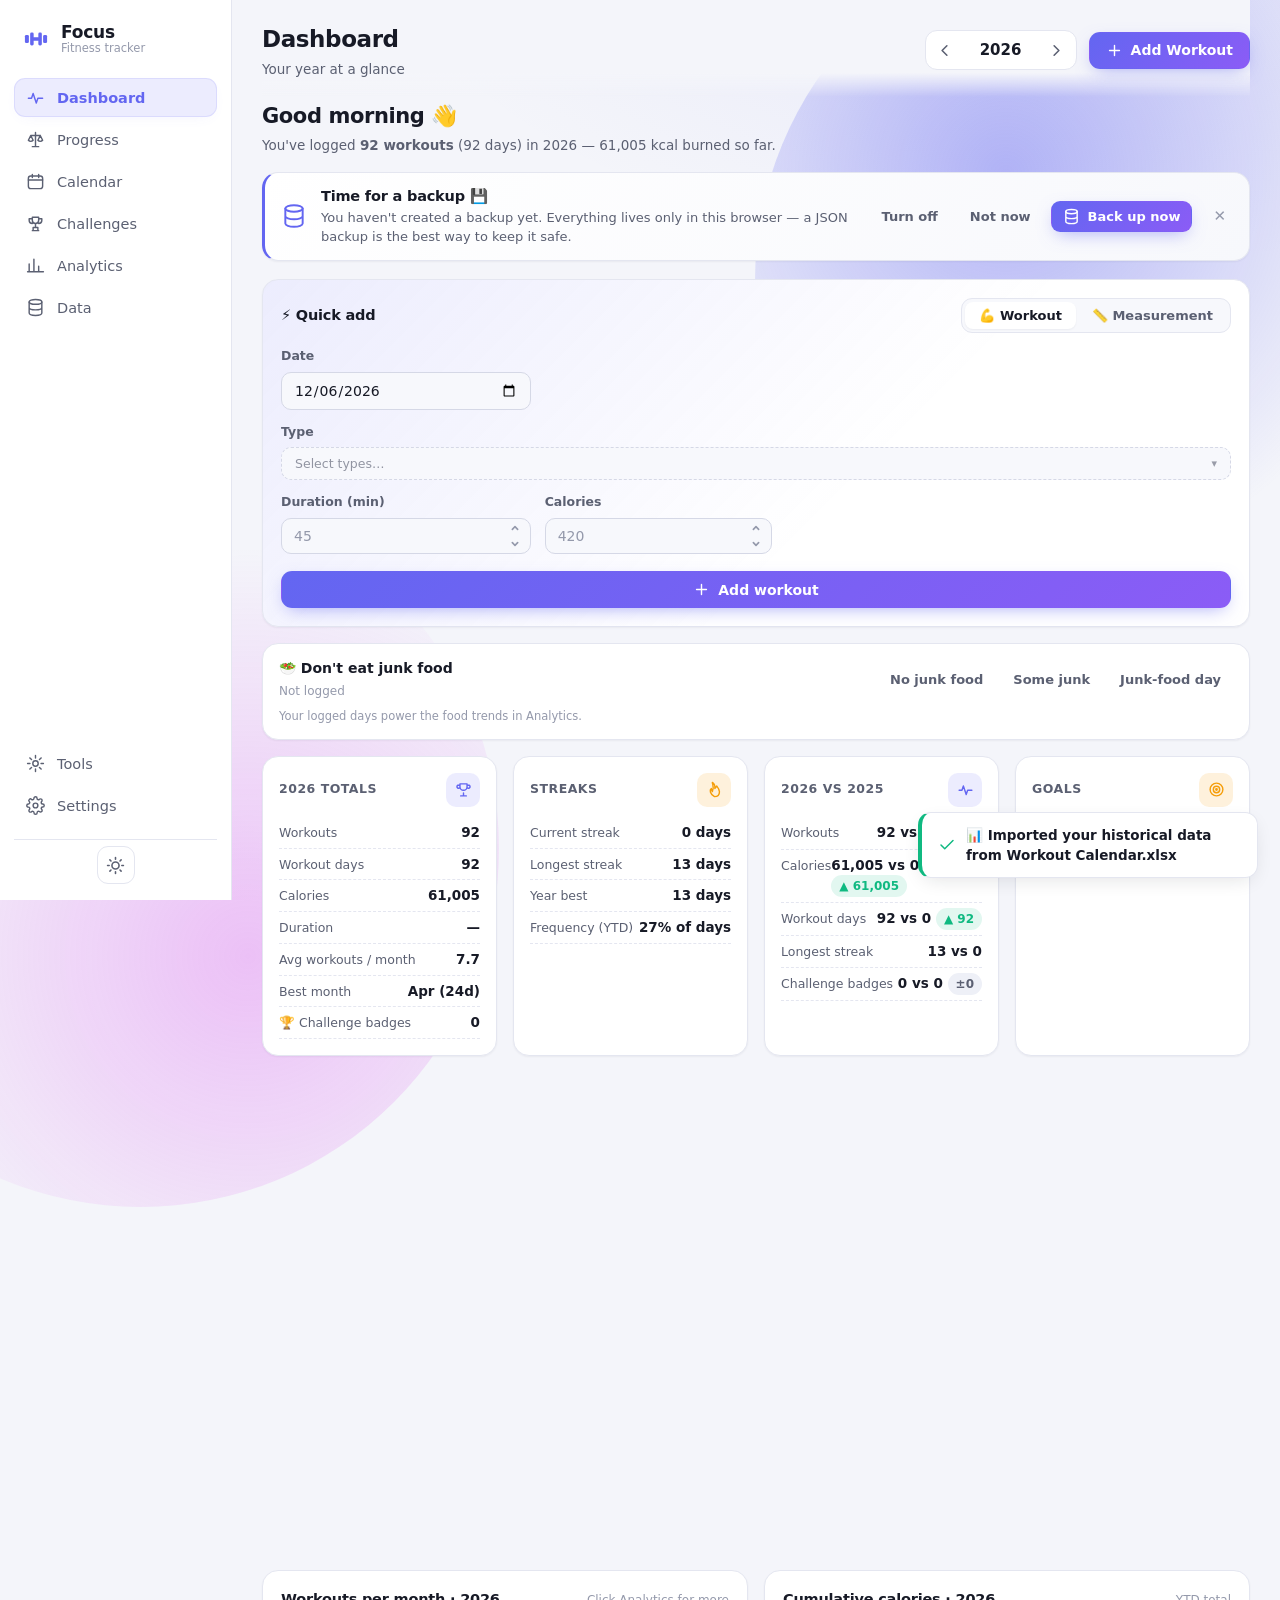
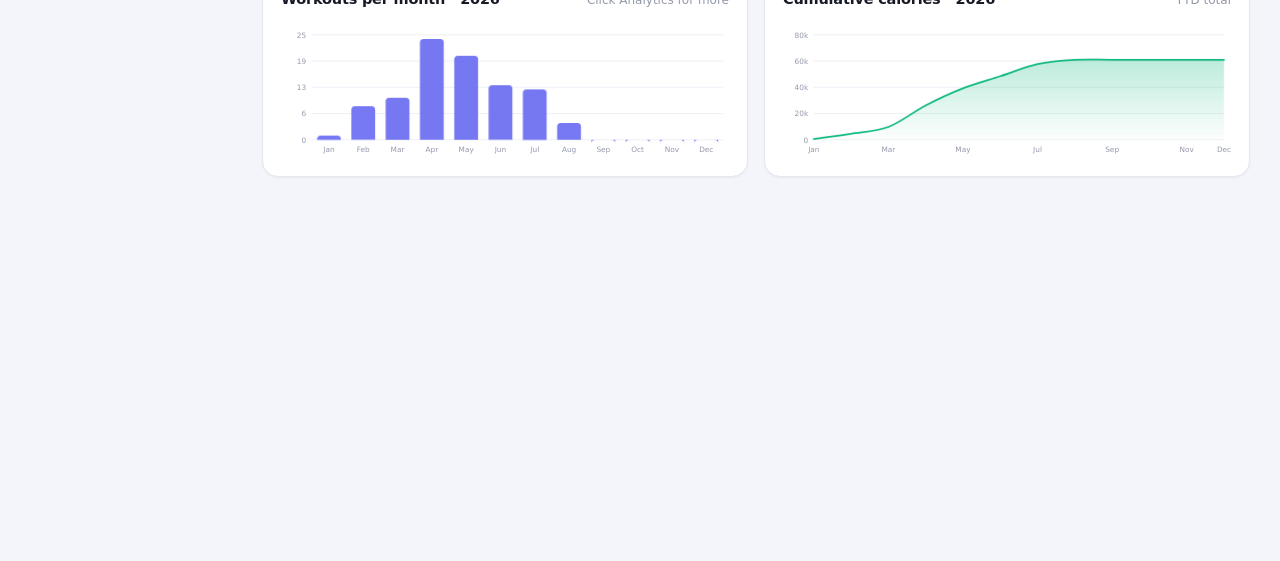
==== commit 09133bcc: "feat(dashboard): show current streak instead of time/day in week and month cards" ====
--- a/Focus-Workout-Tracker.html
+++ b/Focus-Workout-Tracker.html
@@ -5,8 +5,7 @@
 <meta name="viewport" content="width=device-width, initial-scale=1.0">
 <title>Focus-Workout-Tracker</title>
 <meta name="description" content="Private, offline workout and fitness tracker. Your data never leaves this device.">
-<link rel="icon" href="app/shortcut-icon.ico">
-<link rel="stylesheet" href="app/css/app.css?v=12">
+<link rel="icon" href="app/shortcut-icon.ico">  <link rel="stylesheet" href="app/css/app.css?v=14">
 </head>
 <body data-theme="dark">
 <div class="app">
@@ -165,7 +164,7 @@
   <script src="app/js/charts.js?v=12"></script>
   <script src="app/js/excel.js"></script>
   <script src="app/js/pdf.js"></script>
-  <script src="app/js/ui.js?v=17"></script>
+  <script src="app/js/ui.js?v=20"></script>
   <script src="app/js/app.js?v=14"></script>
 </body>
 </html>
--- a/app/css/app.css
+++ b/app/css/app.css
@@ -861,17 +861,19 @@
 .info-row:last-child { border-bottom: 0; }
 .info-row span { color: var(--text-dim); font-weight: 500; }
 .info-row b { font-variant-numeric: tabular-nums; }
+.info-row.is-active span, .info-row.is-active b { color: var(--accent); font-weight: 700; }
 .info-pop p { margin: 9px 0 0; font-size: 11px; color: var(--text-faint); line-height: 1.45; }
 .comp-card { margin-top: 0; }
 /* Progress layout: chart + body composition stack in the left column while the
    summary card stretches to match their combined height. */
 /* Flex row (overrides .grid-2's grid) so both columns stretch to the same
-   height — the summary card always matches the chart + body-composition pair. */
+   height. The body-composition card sizes to its content instead of
+   stretching — no blank filler space below its tiles. */
 .progress-grid { display: flex; align-items: stretch; gap: 16px; }
 .progress-left { flex: 1 1 0; min-width: 0; display: flex; flex-direction: column; gap: 16px; }
-#progressCompCard { flex: 1 1 auto; min-height: 0; display: flex; flex-direction: column; }
-#progressCompCard > .card { flex: 1 1 auto; display: flex; flex-direction: column; }
-#progressCompCard .comp-grid { display: grid; grid-template-columns: 1fr; gap: 12px; align-content: center; }
+#progressCompCard { flex: 0 0 auto; min-width: 0; }
+#progressCompCard > .card { display: flex; flex-direction: column; }
+#progressCompCard .comp-grid { display: grid; grid-template-columns: 1fr; gap: 12px; }
 #progressCompCard .comp-tile { display: flex; flex-direction: column; justify-content: center; }
 #progressStatsCard { flex: 1 1 0; min-width: 0; display: flex; }
 #progressStatsCard > .progress-story { flex: 1 1 auto; display: flex; flex-direction: column; gap: 14px; }
@@ -884,19 +886,22 @@
 .comp-tile .bmi-cat { display: inline-block; margin-top: 9px; }
 .comp-note { margin: 8px 0 0; font-size: 12px; color: var(--text-dim); line-height: 1.5; }
 .comp-missing { display: flex; flex-direction: column; justify-content: center; }
-.composition-help { position: relative; cursor: help; }
-.composition-help:focus-visible { outline: 2px solid var(--accent); outline-offset: 2px; }
-.measure-tooltip { position: fixed; z-index: 400; display: block; max-width: min(260px, calc(100vw - 24px)); padding: 9px 12px; border: 1px solid var(--border-strong); border-radius: 10px; background: var(--tooltip-bg); color: var(--tooltip-text); box-shadow: var(--shadow-md); font-size: 12px; font-weight: 500; line-height: 1.5; animation: fadeIn .12s ease; }
-.measure-tooltip[hidden] { display: none; }
+/* Smaller info buttons inside stat-mini labels; comp tiles use the full-size
+   project button. */
+.stat-mini .l .info-btn { width: 18px; height: 18px; margin-left: 6px; vertical-align: -4px; }
+.stat-mini .l .info-btn svg { width: 11px; height: 11px; }
 .comp-missing p { margin: 6px 0 0; font-size: 12.5px; color: var(--text-dim); line-height: 1.5; }
 .progress-narrative { margin: -2px 0 14px; color: var(--text); font-size: 13px; line-height: 1.65; }
 .progress-narrative b { color: var(--accent); font-variant-numeric: tabular-nums; }
 .journey-target { display: block; margin-top: 4px; color: var(--accent); font-size: 11px; font-weight: 700; }
 .progress-key-stats { display: grid; grid-template-columns: repeat(2, minmax(0, 1fr)); gap: 8px; }
-.journey-trend { display: grid; grid-template-columns: repeat(3, minmax(0, 1fr)); gap: 8px; margin-top: 12px; }
-.journey-trend > div { display: flex; flex-direction: column; gap: 3px; min-width: 0; padding: 10px; border-radius: 10px; background: var(--surface-2); }
-.journey-trend b { font-size: 12px; font-variant-numeric: tabular-nums; }
-.journey-trend span { color: var(--text-faint); font-size: 10.5px; line-height: 1.4; }
+.journey-sections { display: grid; gap: 12px; margin-top: 12px; }
+.journey-section-title { margin: 0 0 6px; font-size: 10.5px; font-weight: 700; letter-spacing: .08em; text-transform: uppercase; color: var(--text-faint); }
+.journey-trend { display: grid; grid-template-columns: repeat(2, minmax(0, 1fr)); gap: 8px; }
+.journey-forecast { display: grid; grid-template-columns: repeat(2, minmax(0, 1fr)); gap: 8px; }
+.journey-trend > div, .journey-forecast > div { display: flex; flex-direction: column; gap: 3px; min-width: 0; padding: 10px; border-radius: 10px; background: var(--surface-2); }
+.journey-trend b, .journey-forecast b { font-size: 12px; font-variant-numeric: tabular-nums; }
+.journey-trend span, .journey-forecast span { color: var(--text-faint); font-size: 10.5px; line-height: 1.4; }
 .journey-trend.good-down > div:first-child b { color: var(--success); }
 .journey-trend.bad-up > div:first-child b { color: var(--warn); }
 .journey-trend.neutral > div:first-child b { color: var(--text-dim); }
@@ -1125,7 +1130,7 @@
   .dash-compare, .dash-charts { grid-template-columns: 1fr; }
   .month-detail { grid-template-columns: 1fr; }
   .progress-grid { flex-direction: column; }
-  .journey-trend { grid-template-columns: 1fr; }
+  .journey-trend, .journey-forecast { grid-template-columns: 1fr; }
   .composition-extras { grid-template-columns: repeat(2, minmax(0, 1fr)); }
 }
 @media (max-width: 1100px) {
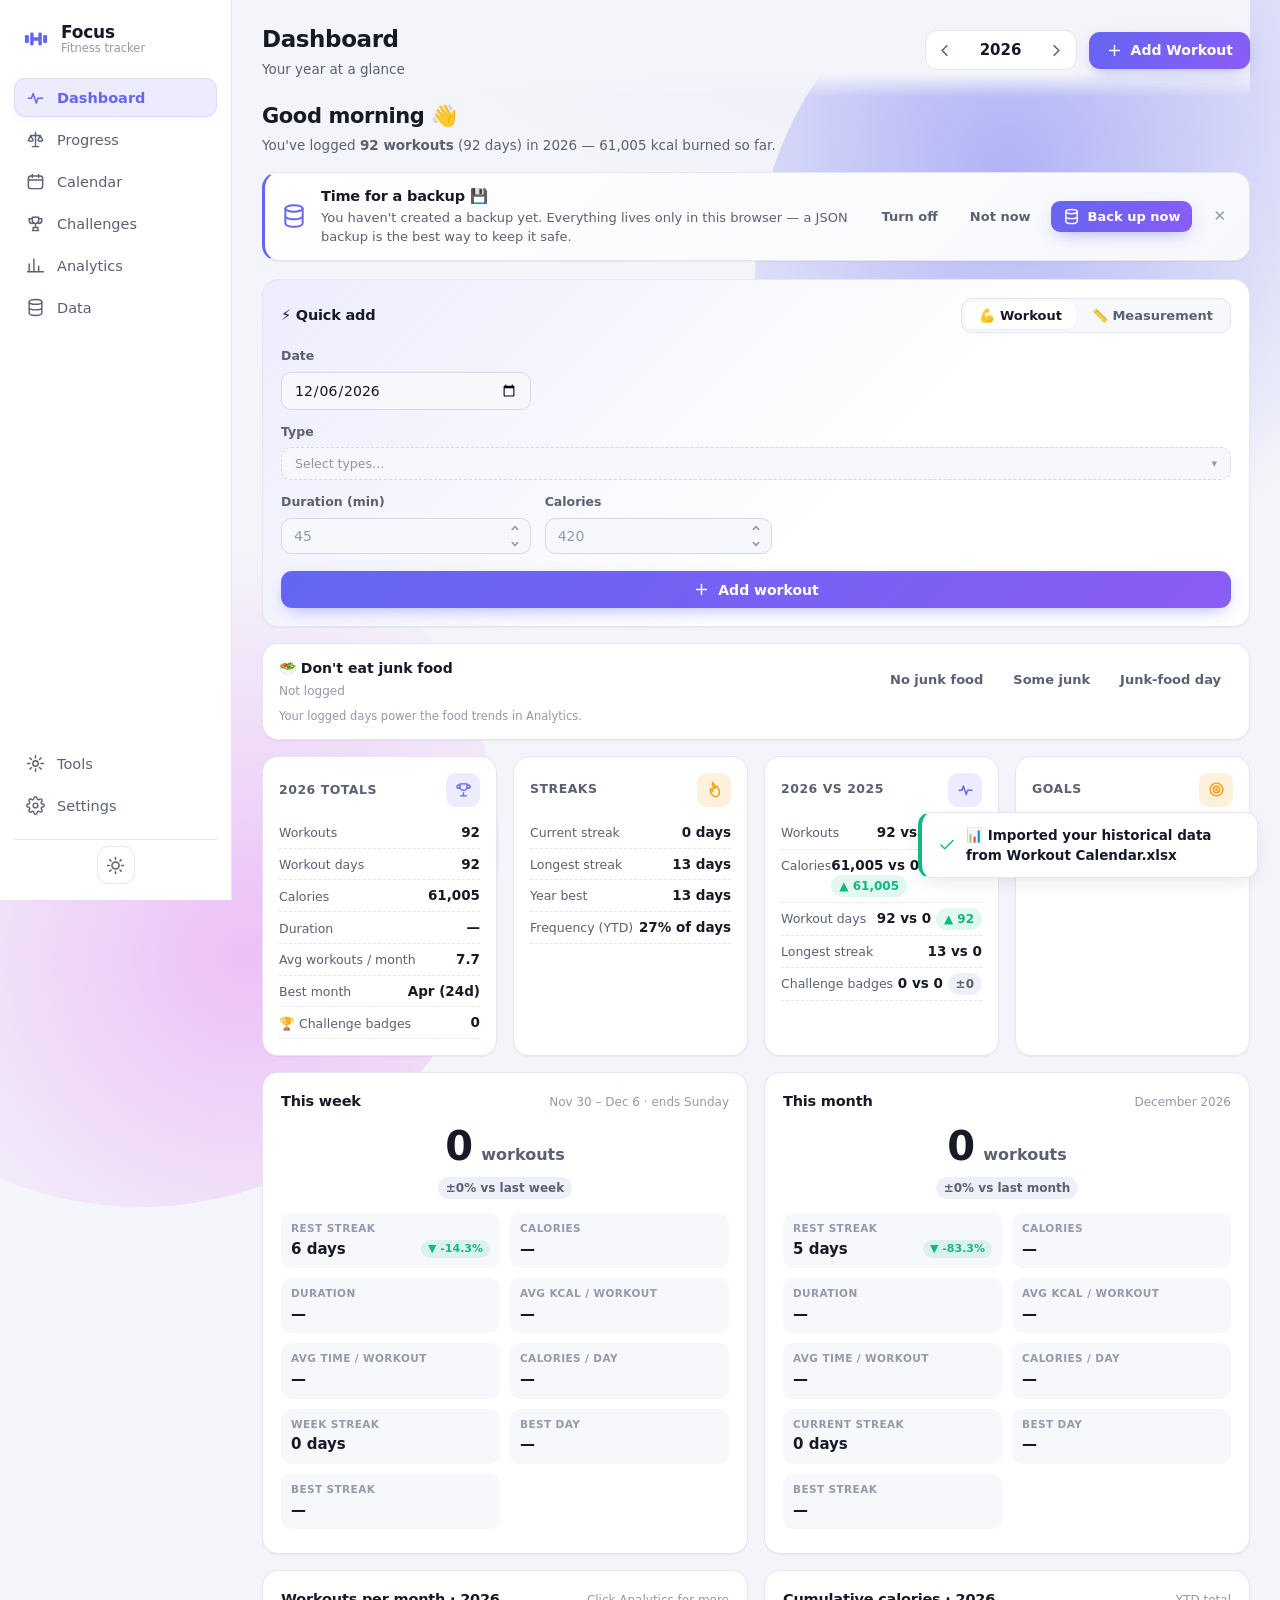
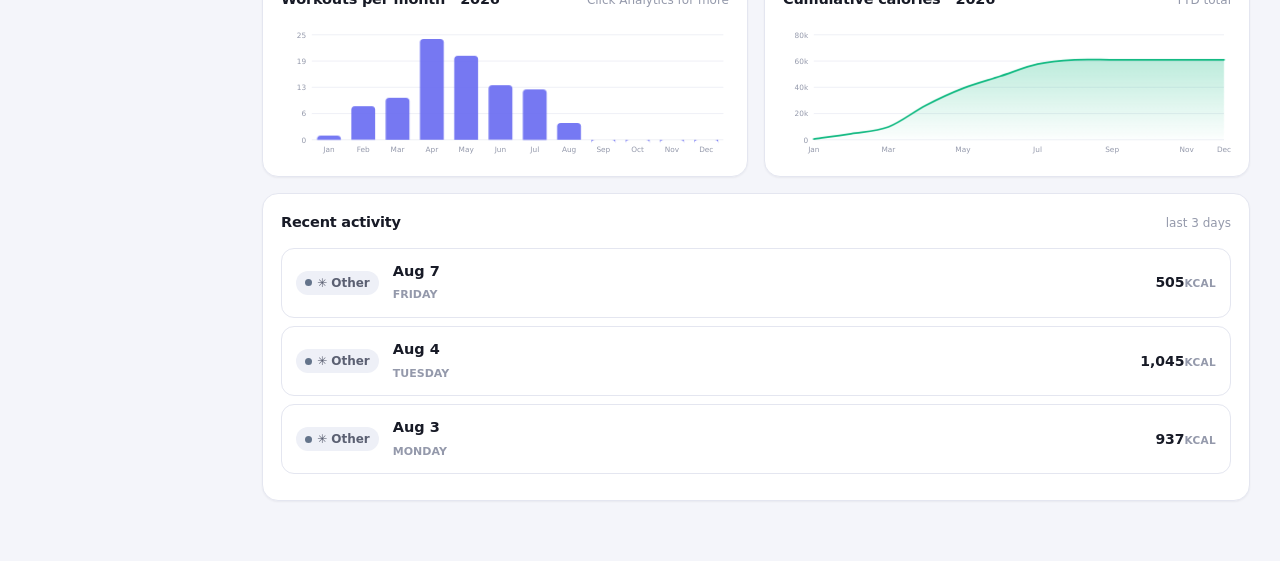
==== commit 2970b0b2: "feat(dashboard): week card shows the streak of the week" ====
--- a/Focus-Workout-Tracker.html
+++ b/Focus-Workout-Tracker.html
@@ -164,7 +164,7 @@
   <script src="app/js/charts.js?v=12"></script>
   <script src="app/js/excel.js"></script>
   <script src="app/js/pdf.js"></script>
-  <script src="app/js/ui.js?v=20"></script>
+  <script src="app/js/ui.js?v=21"></script>
   <script src="app/js/app.js?v=14"></script>
 </body>
 </html>
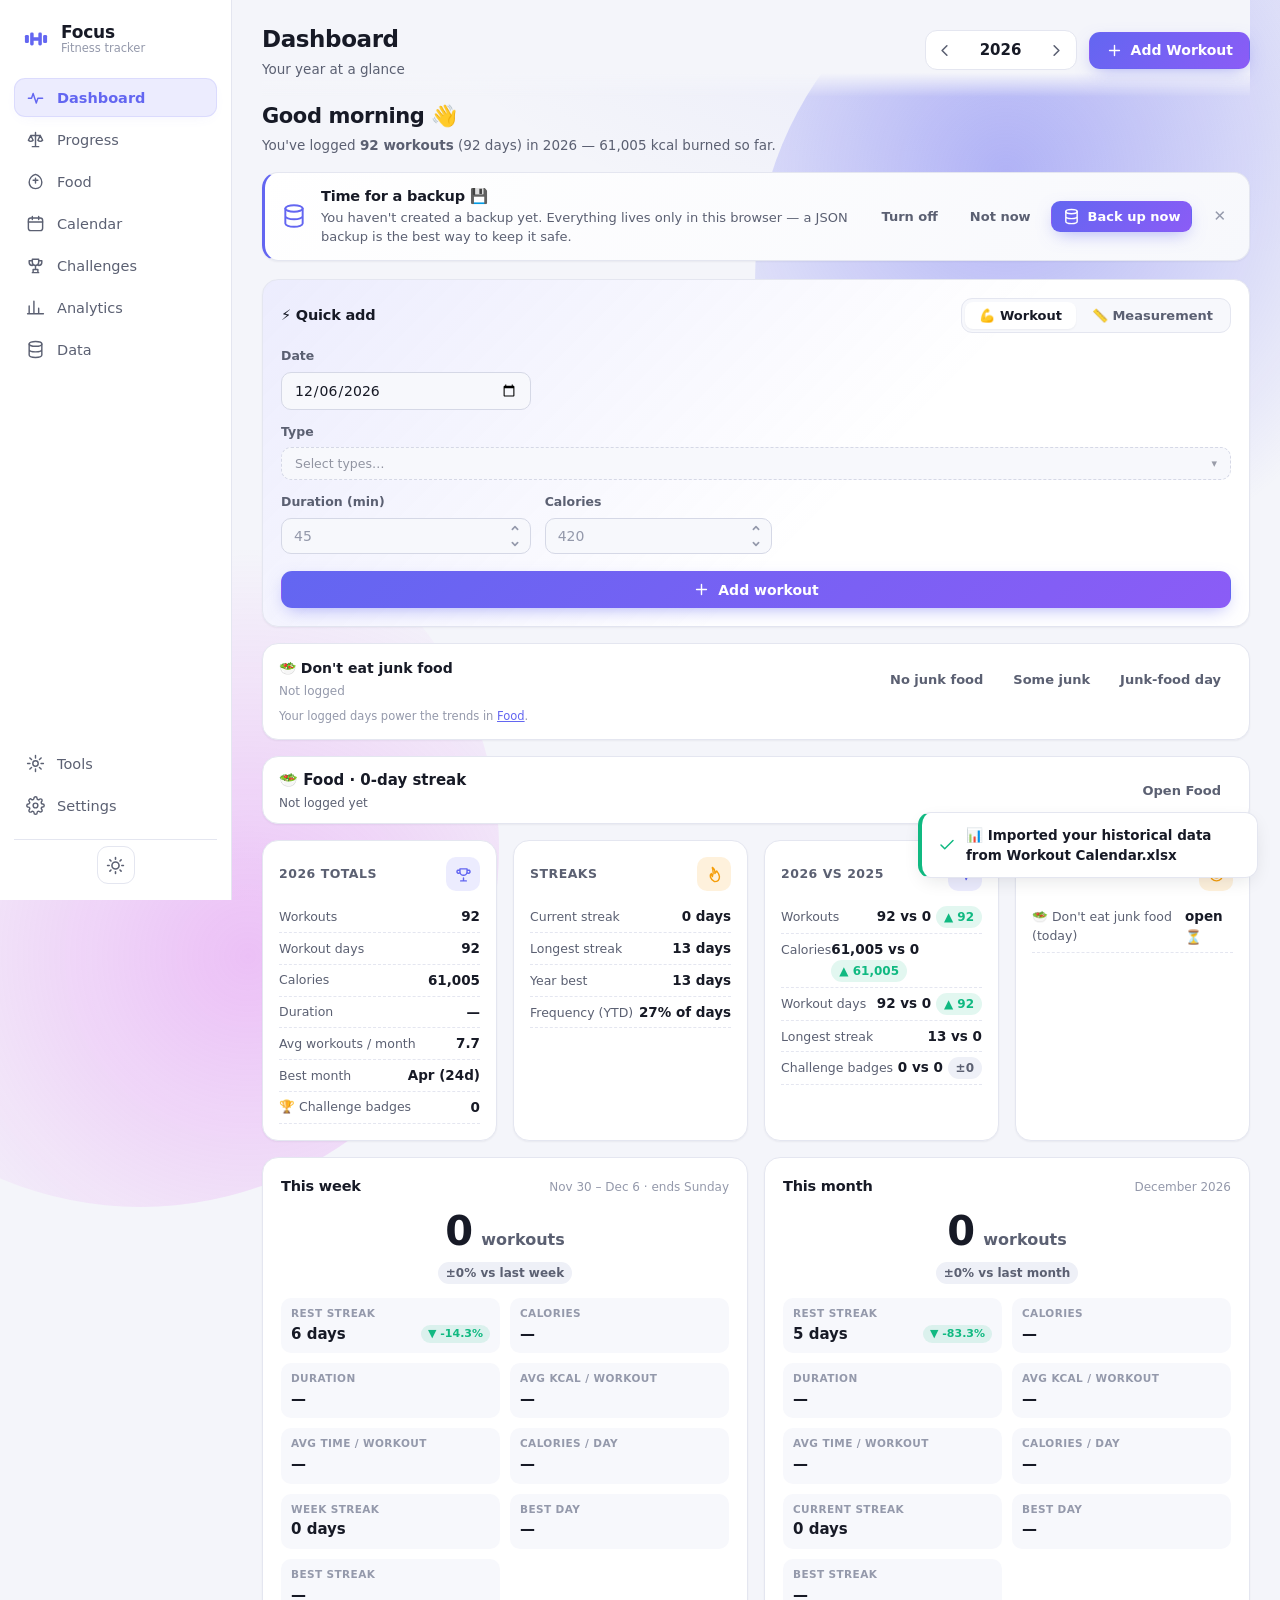
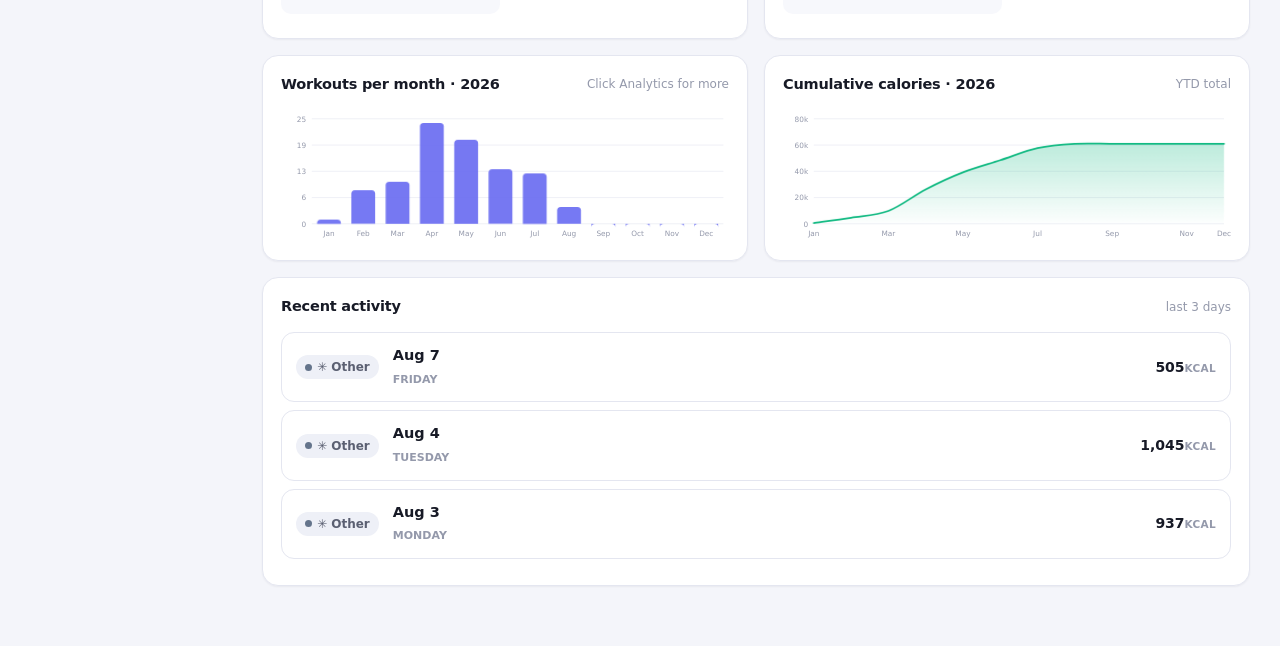
==== commit 03e5dc09: "Step 6: Create Food section shell with overview, today status, history and insights" ====
--- a/Focus-Workout-Tracker.html
+++ b/Focus-Workout-Tracker.html
@@ -30,6 +30,10 @@
       <button class="nav-item" data-view="progress">
         <svg viewBox="0 0 24 24" aria-hidden="true"><path d="M12 3v18M8 21h8M6 7h12M6 7l-3 6a4 4 0 0 0 6 0L6 7zM18 7l-3 6a4 4 0 0 0 6 0l-3-6z"/></svg>
         <span>Progress</span>
+      </button>
+      <button class="nav-item" data-view="food">
+        <svg viewBox="0 0 24 24" aria-hidden="true"><path d="M12 21c-5 0-8-3.5-8-8 0-5 4-9 8-10 4 1 8 5 8 10 0 4.5-3 8-8 8z"/><path d="M12 8v6M9 10.5h6"/></svg>
+        <span>Food</span>
       </button>
       <button class="nav-item" data-view="calendar">
         <svg viewBox="0 0 24 24" aria-hidden="true"><rect x="3" y="5" width="18" height="16" rx="3"/><path d="M3 10h18M8 3v4M16 3v4"/></svg>
@@ -112,6 +116,9 @@
     <!-- Challenges -->
     <section class="view" id="view-challenges" hidden><div id="challengesBody"></div></section>
 
+    <!-- Food -->
+    <section class="view" id="view-food" hidden><div id="foodBody"></div></section>
+
     <!-- Tools -->
     <section class="view" id="view-tools" hidden>
       <div id="toolsBody"></div>
@@ -160,11 +167,12 @@
   <script src="app/js/seed-data.js"></script>
   <script src="app/js/store.js?v=12"></script>
   <script src="app/js/stats.js?v=11"></script>
+  <script src="app/js/foodEngine.js?v=2"></script>
   <script src="app/js/progressEngine.js?v=3"></script>
   <script src="app/js/charts.js?v=12"></script>
   <script src="app/js/excel.js"></script>
   <script src="app/js/pdf.js"></script>
-  <script src="app/js/ui.js?v=21"></script>
-  <script src="app/js/app.js?v=14"></script>
+  <script src="app/js/ui.js?v=22"></script>
+  <script src="app/js/app.js?v=15"></script>
 </body>
 </html>
--- a/app/css/app.css
+++ b/app/css/app.css
@@ -527,6 +527,29 @@
 .food-chart-legend span { display: inline-flex; align-items: center; gap: 5px; }
 .food-chart-legend i { width: 8px; height: 8px; border-radius: 50%; background: var(--legend-color); }
 .food-habit-note { margin: 8px 0 0; font-size: 11.5px; color: var(--text-faint); line-height: 1.45; }
+.food-dash-summary { display: flex; align-items: center; justify-content: space-between; gap: 12px; padding: 12px 16px; }
+.food-dash-summary > div { display: flex; flex-direction: column; gap: 2px; }
+.food-dash-summary span { font-size: 12px; color: var(--text-dim); }
+.link-btn { background: none; border: none; padding: 0; color: var(--accent); font: inherit; cursor: pointer; text-decoration: underline; }
+.food-overview-grid { display: grid; }
+.food-today h3 { font-size: 15px; }
+.food-hist-grid { display: grid; grid-template-columns: repeat(auto-fill, minmax(150px, 1fr)); gap: 12px; }
+.food-hist-month b { font-size: 12px; }
+.food-hist-dots { display: flex; flex-wrap: wrap; gap: 2px; margin: 6px 0; font-size: 10px; line-height: 1; }
+.fh-dot { width: 14px; height: 14px; display: inline-flex; align-items: center; justify-content: center; border-radius: 50%; }
+.fh-none { color: var(--success); }
+.fh-some { color: var(--warn); }
+.fh-full { color: var(--danger); }
+.fh-unknown { color: var(--text-faint); opacity: 0.55; }
+.food-hist-month small { color: var(--text-faint); font-size: 10.5px; }
+.insight-tone { font-size: 9px; margin-right: 4px; }
+.tone-positive { color: var(--success); }
+.tone-neutral { color: var(--text-dim); }
+.tone-warning { color: var(--warn); }
+.tone-recovery { color: var(--accent); }
+.pill.good { background: var(--success-soft, var(--success)); }
+.pill.bad { background: var(--danger-soft, var(--danger)); }
+@media (max-width: 640px) { .food-dash-summary { flex-direction: column; align-items: flex-start; } }
 .food-habit-compact { align-items: flex-start; flex-direction: column; background: var(--surface-2); border-radius: 10px; padding: 10px; }
 .food-goal-toggle { grid-column: 1 / -1; padding: 8px 0 0; }
 .food-summary { display: grid; grid-template-columns: minmax(0, 1fr) auto; gap: 6px 12px; margin: 12px 0; padding: 11px 12px; border: 1px solid var(--border); border-radius: 11px; background: var(--surface-2); }
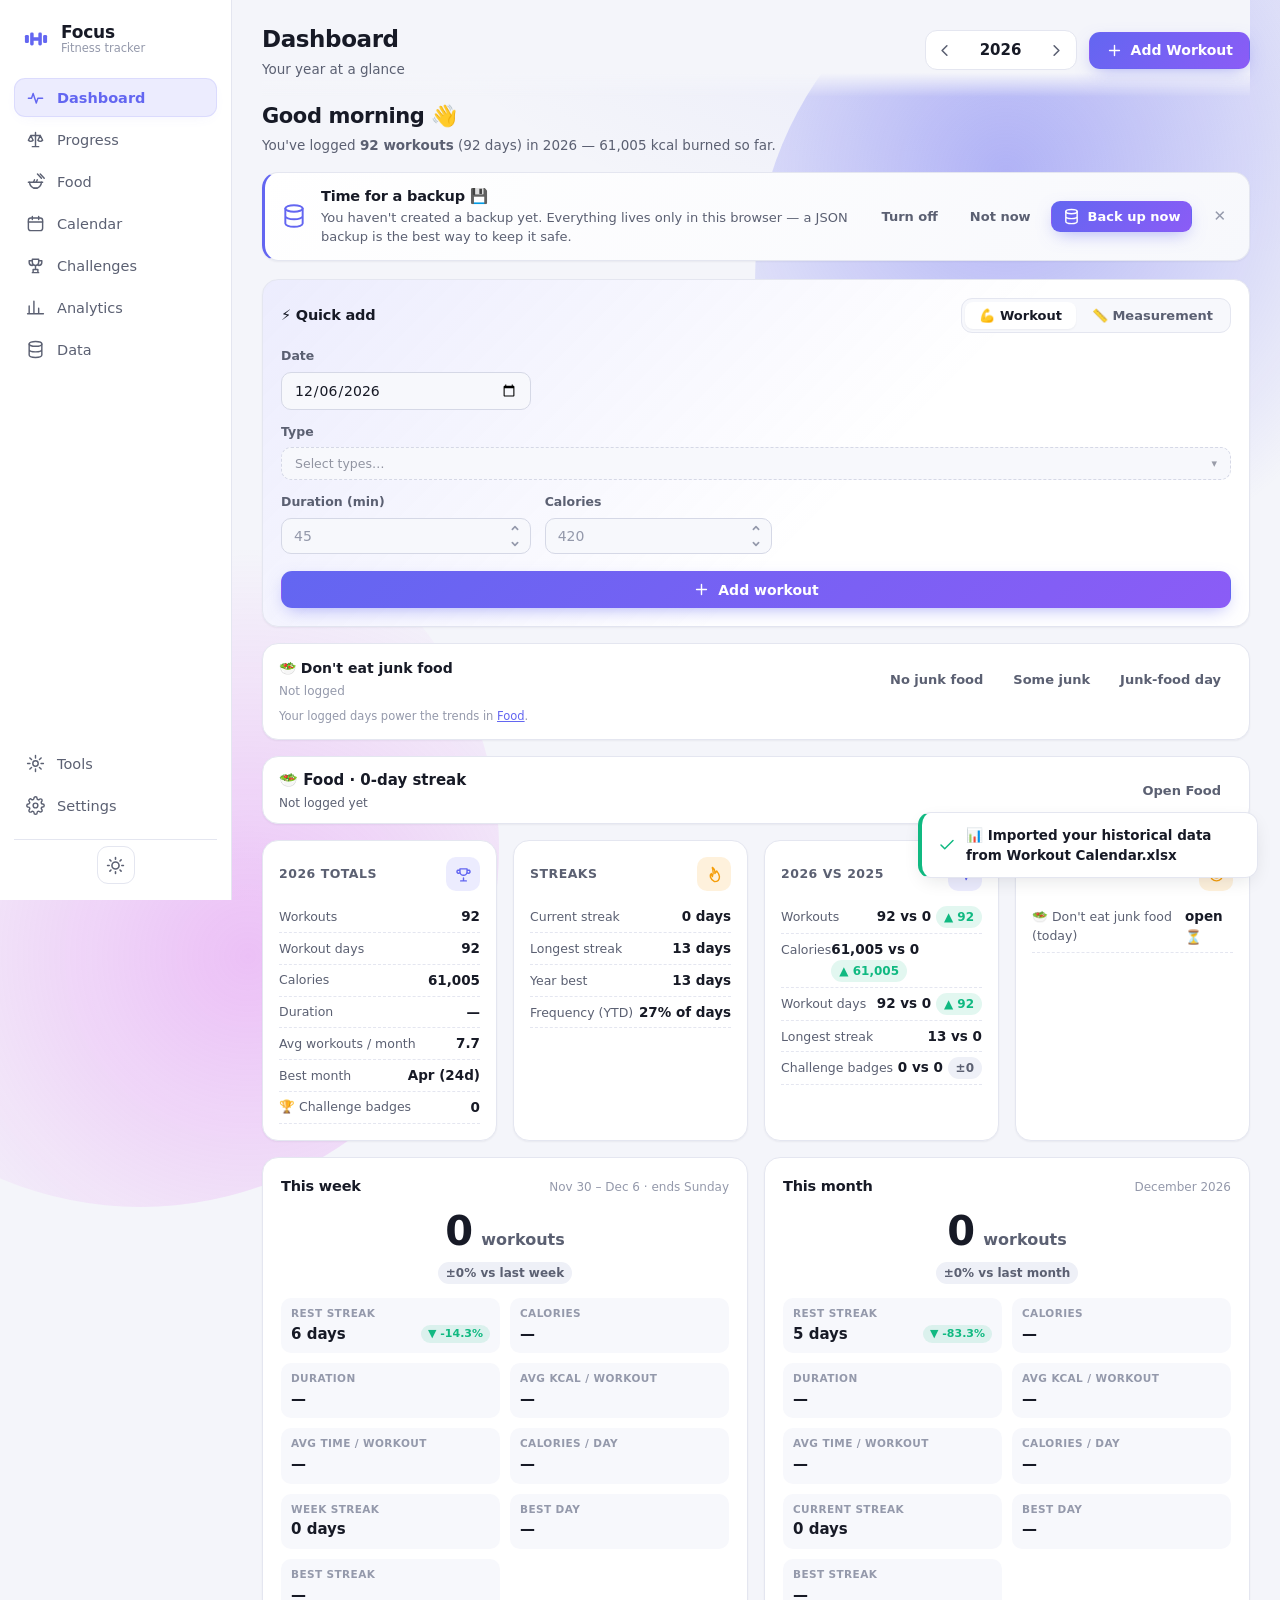
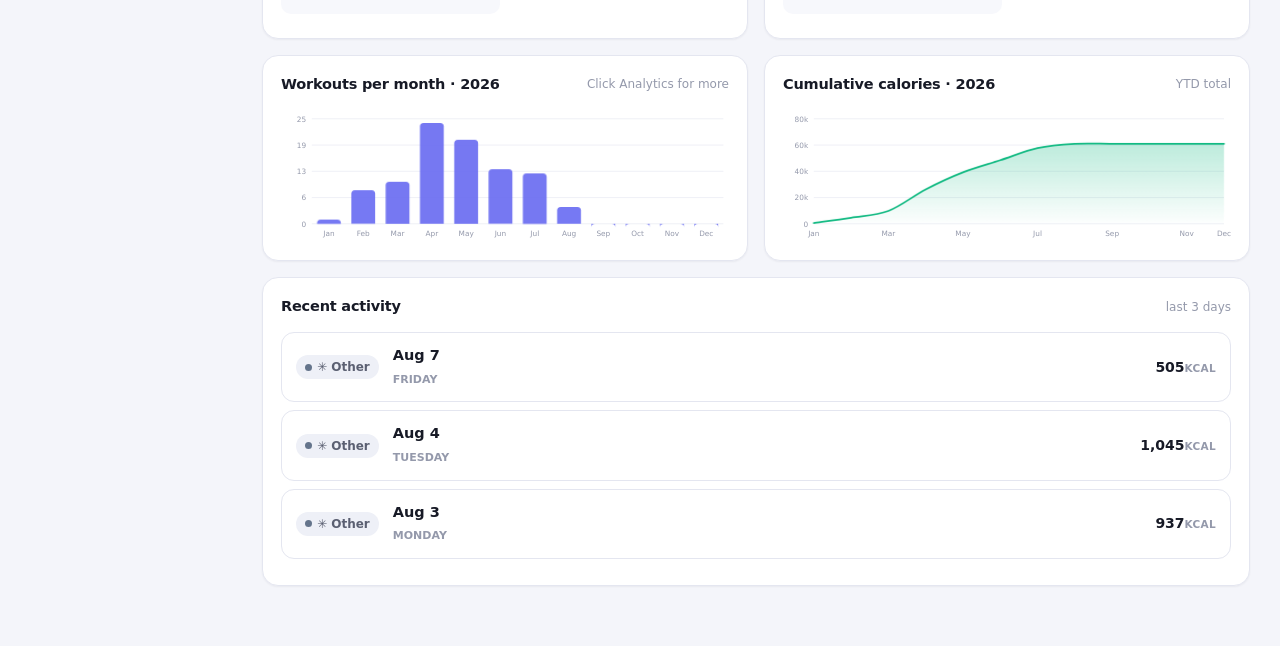
==== commit 919ccfc6: "replace Food navigation icon with ramen bowl" ====
--- a/Focus-Workout-Tracker.html
+++ b/Focus-Workout-Tracker.html
@@ -32,7 +32,7 @@
         <span>Progress</span>
       </button>
       <button class="nav-item" data-view="food">
-        <svg viewBox="0 0 24 24" aria-hidden="true"><path d="M12 21c-5 0-8-3.5-8-8 0-5 4-9 8-10 4 1 8 5 8 10 0 4.5-3 8-8 8z"/><path d="M12 8v6M9 10.5h6"/></svg>
+        <svg viewBox="0 0 24 24" aria-hidden="true"><path d="M3 13h18"/><path d="M4.5 13a7.5 7.5 0 0 0 15 0"/><path d="M10 20.5h4"/><path d="M9.5 13c0-1.6 1.2-1.6 1.2-3.2"/><path d="M13 13c0-1.6 1.2-1.6 1.2-3.2"/><path d="M14.5 2.5l5 5.5"/><path d="M18 2.5l5 5.5"/></svg>
         <span>Food</span>
       </button>
       <button class="nav-item" data-view="calendar">
--- a/app/css/app.css
+++ b/app/css/app.css
@@ -531,7 +531,10 @@
 .food-dash-summary > div { display: flex; flex-direction: column; gap: 2px; }
 .food-dash-summary span { font-size: 12px; color: var(--text-dim); }
 .link-btn { background: none; border: none; padding: 0; color: var(--accent); font: inherit; cursor: pointer; text-decoration: underline; }
-.food-overview-grid { display: grid; }
+.food-overview-grid { margin-top: 12px; }
+.food-overview .card.stat { display: flex; flex-direction: column; gap: 4px; }
+.food-big { font-size: 18px; font-weight: 800; letter-spacing: -0.3px; }
+.food-overview .card.stat small { color: var(--text-dim); font-size: 11.5px; }
 .food-today h3 { font-size: 15px; }
 .food-hist-grid { display: grid; grid-template-columns: repeat(auto-fill, minmax(150px, 1fr)); gap: 12px; }
 .food-hist-month b { font-size: 12px; }
@@ -559,10 +562,7 @@
 .food-summary-rate { display: flex; flex-direction: column; align-items: flex-end; gap: 2px; text-align: right; }
 .food-summary-rate > b { color: var(--success); font-size: 18px; }
 .food-summary p { grid-column: 1 / -1; margin: 0; color: var(--text-faint); }
-.recovery-kpis { display: grid; grid-template-columns: repeat(2, minmax(0, 1fr)); gap: 10px; }
-.recovery-kpis > div { display: flex; flex-direction: column; gap: 2px; padding: 11px; background: var(--surface-2); border-radius: 10px; }
-.recovery-kpis b { font-size: 19px; font-variant-numeric: tabular-nums; }
-.recovery-kpis span { font-size: 11px; color: var(--text-dim); }
+
 .food-habit-counts { margin: 8px 0 0; font-size: 12px; color: var(--text-dim); }
 .food-habit-counts b { font-variant-numeric: tabular-nums; }
 .insights-list { list-style: none; margin: 10px 0 0; padding: 0; display: flex; flex-direction: column; gap: 6px; }
